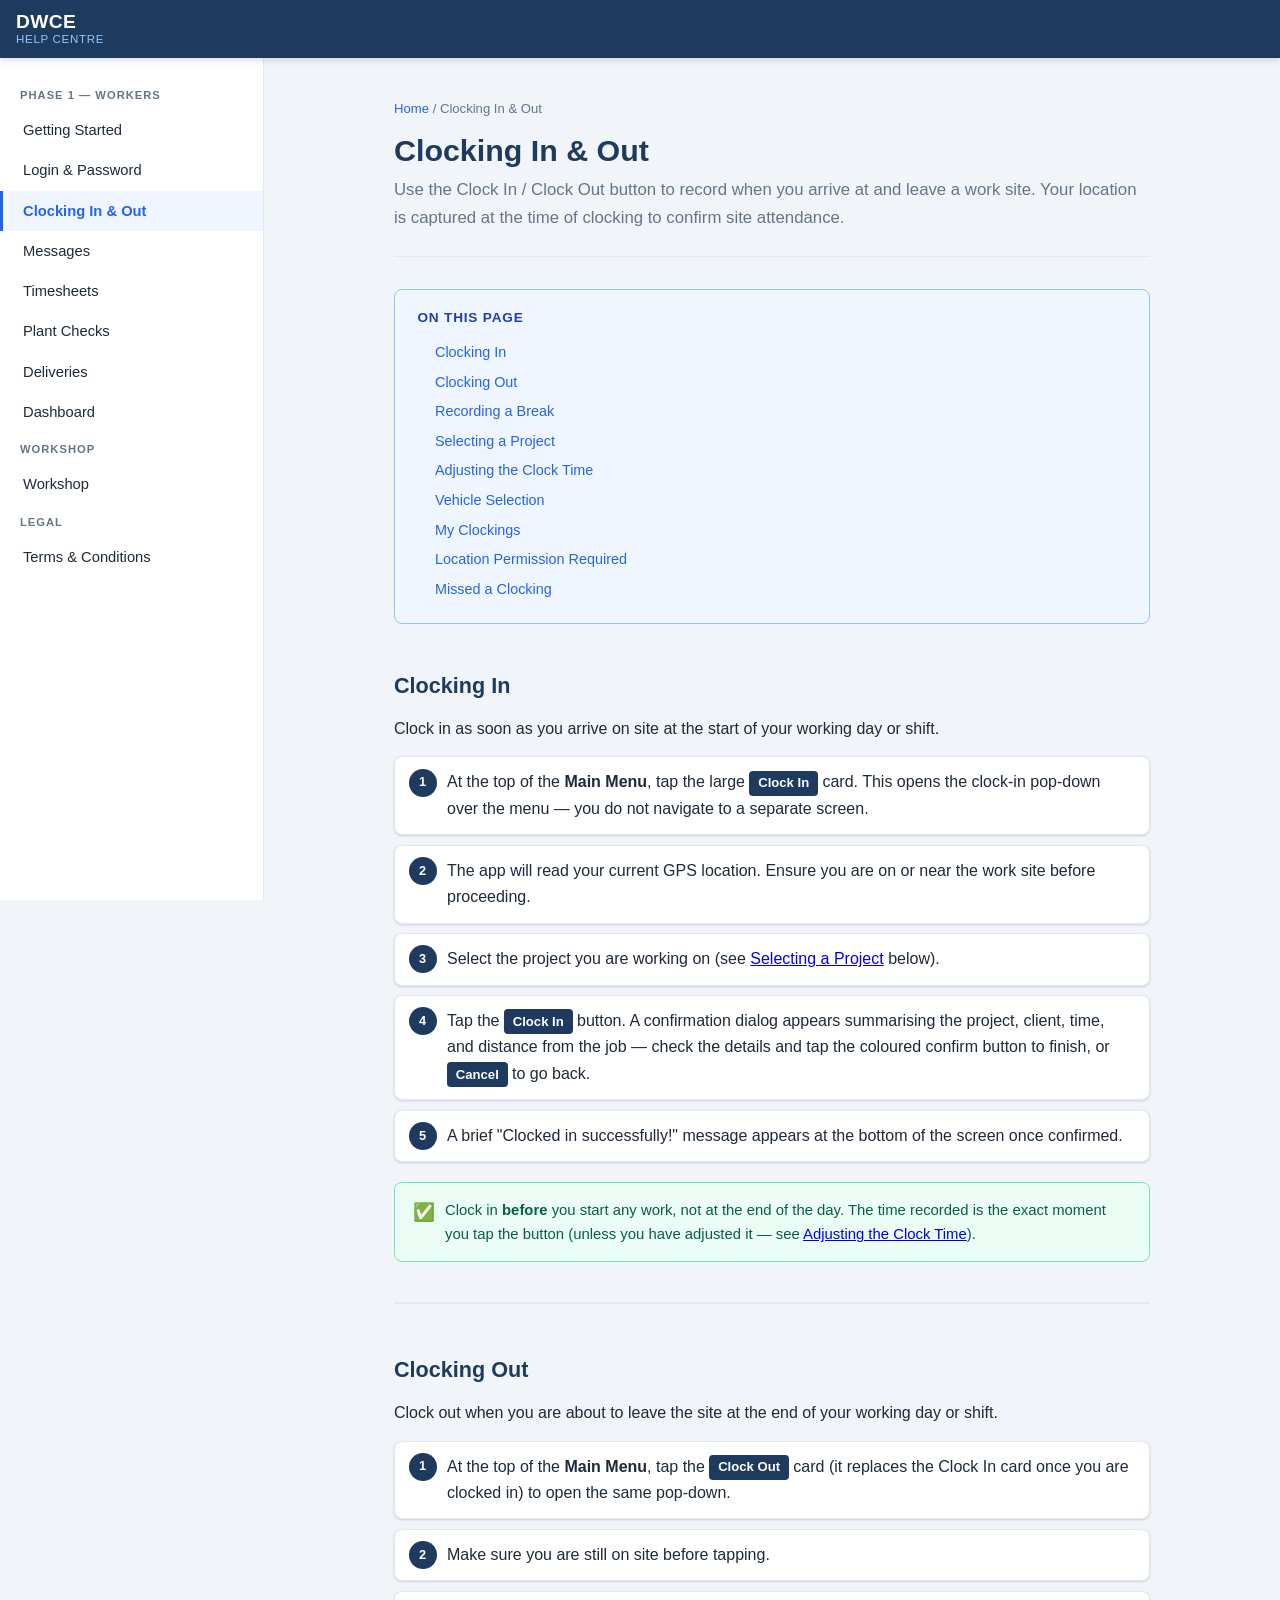
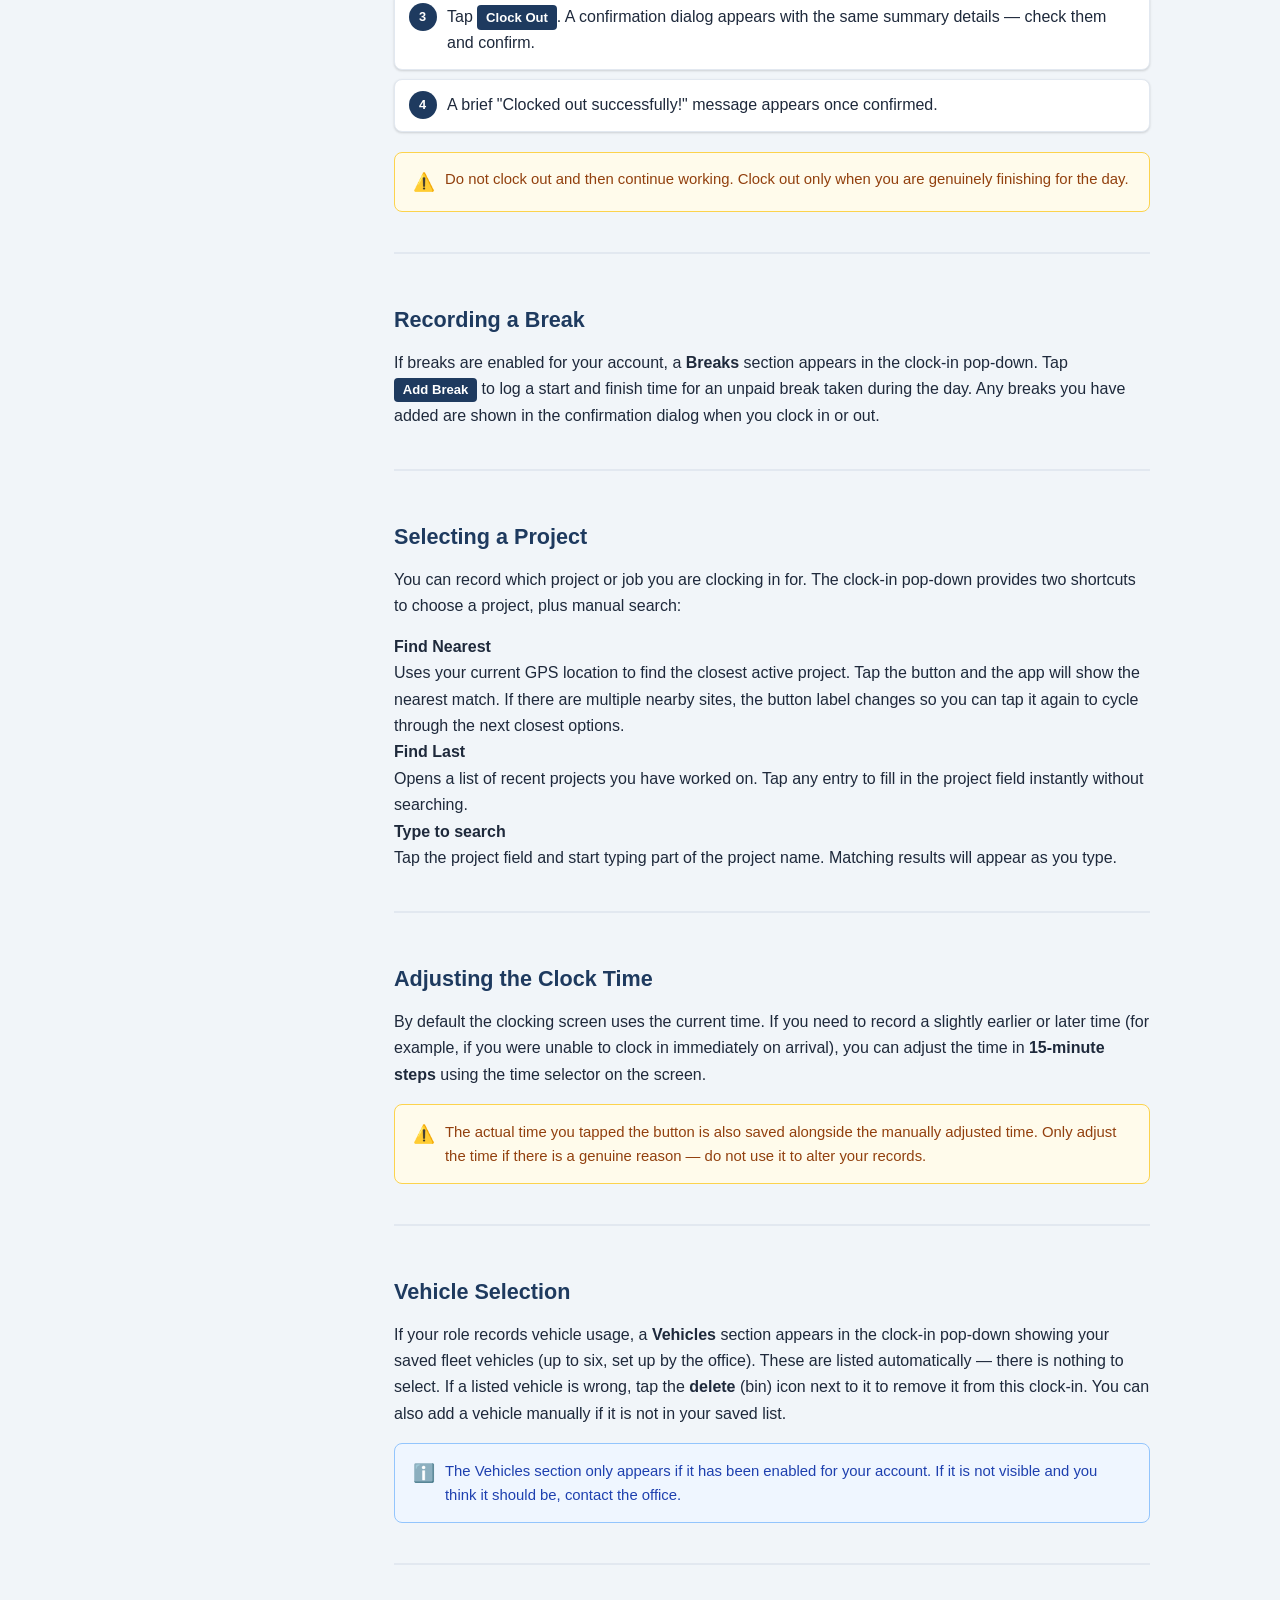
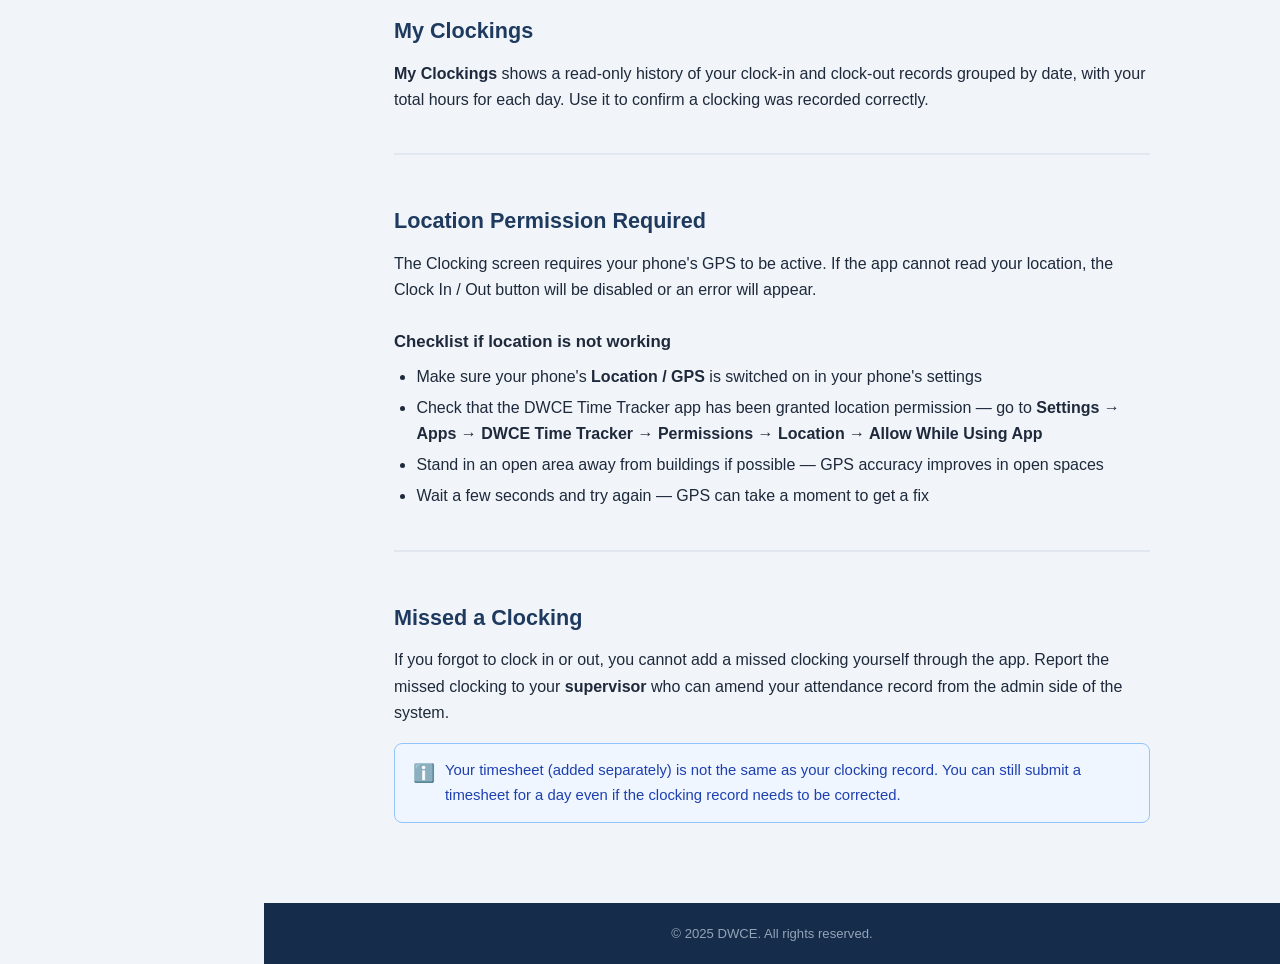
==== clocking.html @ 47dac0fe "Add Terms & Conditions page and link it from nav and Topics" ====
<!DOCTYPE html>
<html lang="en">
<head>
  <meta charset="UTF-8">
  <meta name="viewport" content="width=device-width, initial-scale=1.0">
  <title>Clocking In &amp; Out | DWCE Help Centre</title>
  <link rel="stylesheet" href="style.css">
</head>
<body>

<header class="site-header">
  <div class="header-inner">
    <button class="menu-toggle" id="menuToggle" aria-label="Toggle navigation">
      <span></span><span></span><span></span>
    </button>
    <a href="index.html" class="logo">
      <span class="logo-text">DWCE</span>
      <span class="logo-sub">Help Centre</span>
    </a>
  </div>
</header>

<div class="sidebar-overlay" id="sidebarOverlay"></div>

<nav class="sidebar" id="sidebar">
  <div class="nav-label">Phase 1 — Workers</div>
  <a href="getting-started.html" class="nav-link">Getting Started</a>
  <a href="login.html"           class="nav-link">Login &amp; Password</a>
  <a href="clocking.html"        class="nav-link">Clocking In &amp; Out</a>
  <a href="messages.html"        class="nav-link">Messages</a>
  <a href="timesheets.html"      class="nav-link">Timesheets</a>
  <a href="plant-checks.html"    class="nav-link">Plant Checks</a>
  <a href="deliveries.html"      class="nav-link">Deliveries</a>
  <a href="dashboard.html"       class="nav-link">Dashboard</a>
  <div class="nav-label">Workshop</div>
  <a href="workshop.html"        class="nav-link">Workshop</a>
  <div class="nav-label">Legal</div>
  <a href="terms.html"           class="nav-link">Terms &amp; Conditions</a>
</nav>

<main class="content">
  <div class="content-inner">

    <div class="breadcrumb"><a href="index.html">Home</a><span>Clocking In &amp; Out</span></div>
    <h1>Clocking In &amp; Out</h1>
    <p class="page-intro">Use the Clock In / Clock Out button to record when you arrive at and leave a work site. Your location is captured at the time of clocking to confirm site attendance.</p>

    <div class="toc">
      <div class="toc-title">On this page</div>
      <ul>
        <li><a href="#clock-in">Clocking In</a></li>
        <li><a href="#clock-out">Clocking Out</a></li>
        <li><a href="#breaks">Recording a Break</a></li>
        <li><a href="#project-selection">Selecting a Project</a></li>
        <li><a href="#adjusting-time">Adjusting the Clock Time</a></li>
        <li><a href="#vehicle-selection">Vehicle Selection</a></li>
        <li><a href="#clock-history">My Clockings</a></li>
        <li><a href="#location-required">Location Permission Required</a></li>
        <li><a href="#missed-clocking">Missed a Clocking</a></li>
      </ul>
    </div>

    <!-- ── CLOCK IN ───────────────────────────────────────────────── -->
    <h2 id="clock-in">Clocking In</h2>

    <p>Clock in as soon as you arrive on site at the start of your working day or shift.</p>

    <ol class="steps">
      <li>At the top of the <strong>Main Menu</strong>, tap the large <span class="btn-label">Clock In</span> card. This opens the clock-in pop-down over the menu — you do not navigate to a separate screen.</li>
      <li>The app will read your current GPS location. Ensure you are on or near the work site before proceeding.</li>
      <li>Select the project you are working on (see <a href="#project-selection">Selecting a Project</a> below).</li>
      <li>Tap the <span class="btn-label">Clock In</span> button. A confirmation dialog appears summarising the project, client, time, and distance from the job — check the details and tap the coloured confirm button to finish, or <span class="btn-label">Cancel</span> to go back.</li>
      <li>A brief "Clocked in successfully!" message appears at the bottom of the screen once confirmed.</li>
    </ol>

    <div class="tip">
      <span class="callout-icon">✅</span>
      <div class="callout-body">
        <p>Clock in <strong>before</strong> you start any work, not at the end of the day. The time recorded is the exact moment you tap the button (unless you have adjusted it — see <a href="#adjusting-time">Adjusting the Clock Time</a>).</p>
      </div>
    </div>

    <hr class="section-divider">

    <!-- ── CLOCK OUT ──────────────────────────────────────────────── -->
    <h2 id="clock-out">Clocking Out</h2>

    <p>Clock out when you are about to leave the site at the end of your working day or shift.</p>

    <ol class="steps">
      <li>At the top of the <strong>Main Menu</strong>, tap the <span class="btn-label">Clock Out</span> card (it replaces the Clock In card once you are clocked in) to open the same pop-down.</li>
      <li>Make sure you are still on site before tapping.</li>
      <li>Tap <span class="btn-label">Clock Out</span>. A confirmation dialog appears with the same summary details — check them and confirm.</li>
      <li>A brief "Clocked out successfully!" message appears once confirmed.</li>
    </ol>

    <div class="warning">
      <span class="callout-icon">⚠️</span>
      <div class="callout-body">
        <p>Do not clock out and then continue working. Clock out only when you are genuinely finishing for the day.</p>
      </div>
    </div>

    <hr class="section-divider">

    <!-- ── BREAKS ────────────────────────────────────────────────────── -->
    <h2 id="breaks">Recording a Break</h2>

    <p>
      If breaks are enabled for your account, a <strong>Breaks</strong> section appears in the
      clock-in pop-down. Tap <span class="btn-label">Add Break</span> to log a start and finish
      time for an unpaid break taken during the day. Any breaks you have added are shown in the
      confirmation dialog when you clock in or out.
    </p>

    <hr class="section-divider">

    <!-- ── PROJECT SELECTION ────────────────────────────────────────── -->
    <h2 id="project-selection">Selecting a Project</h2>

    <p>You can record which project or job you are clocking in for. The clock-in pop-down provides two shortcuts to choose a project, plus manual search:</p>

    <dl>
      <dt><strong>Find Nearest</strong></dt>
      <dd>Uses your current GPS location to find the closest active project. Tap the button and the app will show the nearest match. If there are multiple nearby sites, the button label changes so you can tap it again to cycle through the next closest options.</dd>

      <dt><strong>Find Last</strong></dt>
      <dd>Opens a list of recent projects you have worked on. Tap any entry to fill in the project field instantly without searching.</dd>

      <dt><strong>Type to search</strong></dt>
      <dd>Tap the project field and start typing part of the project name. Matching results will appear as you type.</dd>
    </dl>

    <hr class="section-divider">

    <!-- ── ADJUSTING TIME ────────────────────────────────────────────── -->
    <h2 id="adjusting-time">Adjusting the Clock Time</h2>

    <p>
      By default the clocking screen uses the current time. If you need to record a slightly
      earlier or later time (for example, if you were unable to clock in immediately on arrival),
      you can adjust the time in <strong>15-minute steps</strong> using the time selector on the screen.
    </p>

    <div class="warning">
      <span class="callout-icon">⚠️</span>
      <div class="callout-body">
        <p>The actual time you tapped the button is also saved alongside the manually adjusted time. Only adjust the time if there is a genuine reason — do not use it to alter your records.</p>
      </div>
    </div>

    <hr class="section-divider">

    <!-- ── VEHICLE SELECTION ─────────────────────────────────────────── -->
    <h2 id="vehicle-selection">Vehicle Selection</h2>

    <p>
      If your role records vehicle usage, a <strong>Vehicles</strong> section appears in the
      clock-in pop-down showing your saved fleet vehicles (up to six, set up by the office).
      These are listed automatically — there is nothing to select. If a listed vehicle is wrong,
      tap the <strong>delete</strong> (bin) icon next to it to remove it from this clock-in. You
      can also add a vehicle manually if it is not in your saved list.
    </p>

    <div class="info">
      <span class="callout-icon">ℹ️</span>
      <div class="callout-body">
        <p>The Vehicles section only appears if it has been enabled for your account. If it is not visible and you think it should be, contact the office.</p>
      </div>
    </div>

    <hr class="section-divider">

    <!-- ── CLOCK HISTORY ─────────────────────────────────────────────── -->
    <h2 id="clock-history">My Clockings</h2>

    <p>
      <strong>My Clockings</strong> shows a read-only history of your clock-in and clock-out
      records grouped by date, with your total hours for each day. Use it to confirm a clocking
      was recorded correctly.
    </p>

    <hr class="section-divider">

    <!-- ── LOCATION ───────────────────────────────────────────────── -->
    <h2 id="location-required">Location Permission Required</h2>

    <p>
      The Clocking screen requires your phone's GPS to be active. If the app cannot read your
      location, the Clock In / Out button will be disabled or an error will appear.
    </p>

    <h3>Checklist if location is not working</h3>
    <ul>
      <li>Make sure your phone's <strong>Location / GPS</strong> is switched on in your phone's settings</li>
      <li>Check that the DWCE Time Tracker app has been granted location permission — go to <strong>Settings → Apps → DWCE Time Tracker → Permissions → Location → Allow While Using App</strong></li>
      <li>Stand in an open area away from buildings if possible — GPS accuracy improves in open spaces</li>
      <li>Wait a few seconds and try again — GPS can take a moment to get a fix</li>
    </ul>

    <hr class="section-divider">

    <!-- ── MISSED CLOCKING ────────────────────────────────────────── -->
    <h2 id="missed-clocking">Missed a Clocking</h2>

    <p>
      If you forgot to clock in or out, you cannot add a missed clocking yourself through the app.
      Report the missed clocking to your <strong>supervisor</strong> who can amend your attendance
      record from the admin side of the system.
    </p>

    <div class="info">
      <span class="callout-icon">ℹ️</span>
      <div class="callout-body">
        <p>Your timesheet (added separately) is not the same as your clocking record. You can still submit a timesheet for a day even if the clocking record needs to be corrected.</p>
      </div>
    </div>

  </div>
</main>

<footer class="site-footer">
  &copy; 2025 DWCE. All rights reserved.
</footer>

<script src="nav.js"></script>
</body>
</html>
---- style.css ----
/* ================================================================
   DWCE Help Centre — Main Stylesheet
   Phase 1: Construction Worker
   ================================================================ */

:root {
  --primary:        #1e3a5f;
  --primary-dark:   #152d4a;
  --primary-light:  #2563eb;
  --accent:         #f59e0b;
  --success-bg:     #ecfdf5;
  --success-border: #6ee7b7;
  --success-text:   #065f46;
  --warn-bg:        #fffbeb;
  --warn-border:    #fcd34d;
  --warn-text:      #92400e;
  --info-bg:        #eff6ff;
  --info-border:    #93c5fd;
  --info-text:      #1e40af;
  --bg:             #f1f5f9;
  --bg-white:       #ffffff;
  --text:           #1e293b;
  --text-muted:     #64748b;
  --border:         #e2e8f0;
  --nav-width:      264px;
  --header-h:       58px;
  --radius:         8px;
  --shadow:         0 1px 3px rgba(0,0,0,.10), 0 1px 2px rgba(0,0,0,.06);
  --shadow-md:      0 4px 6px rgba(0,0,0,.07), 0 2px 4px rgba(0,0,0,.05);
}

*, *::before, *::after { box-sizing: border-box; margin: 0; padding: 0; }

html { scroll-behavior: smooth; }

body {
  font-family: -apple-system, BlinkMacSystemFont, 'Segoe UI', Roboto,
               'Helvetica Neue', Arial, sans-serif;
  background: var(--bg);
  color: var(--text);
  line-height: 1.65;
  font-size: 16px;
}

/* ── Header ─────────────────────────────────────────────────────── */
.site-header {
  position: fixed; top: 0; left: 0; right: 0; z-index: 100;
  height: var(--header-h);
  background: var(--primary);
  box-shadow: var(--shadow-md);
  display: flex; align-items: center; padding: 0 1rem;
}

.header-inner {
  display: flex; align-items: center; gap: .875rem; width: 100%;
}

.logo { text-decoration: none; display: flex; flex-direction: column; line-height: 1.15; }
.logo-text { color: #fff; font-size: 1.2rem; font-weight: 700; letter-spacing: .02em; }
.logo-sub  { color: #93c5fd; font-size: .72rem; font-weight: 500; letter-spacing: .06em; text-transform: uppercase; }

.menu-toggle {
  display: none; flex-direction: column; justify-content: center;
  gap: 5px; background: none; border: none; cursor: pointer;
  padding: 4px; flex-shrink: 0;
}
.menu-toggle span {
  display: block; width: 22px; height: 2px;
  background: #fff; border-radius: 2px; transition: all .25s;
}

/* ── Sidebar ─────────────────────────────────────────────────────── */
.sidebar {
  position: fixed; top: var(--header-h); left: 0; bottom: 0;
  width: var(--nav-width);
  background: var(--bg-white);
  border-right: 1px solid var(--border);
  overflow-y: auto;
  padding: 1.25rem 0 2rem;
  transition: transform .28s ease;
}

.nav-label {
  font-size: .7rem; font-weight: 700; letter-spacing: .09em;
  text-transform: uppercase; color: var(--text-muted);
  padding: .5rem 1.25rem .35rem;
}

.nav-link {
  display: block; padding: .5rem 1.25rem;
  color: var(--text); text-decoration: none; font-size: .92rem;
  border-left: 3px solid transparent;
  transition: background .15s, border-color .15s, color .15s;
}
.nav-link:hover          { background: #f0f6ff; color: var(--primary-light); }
.nav-link.active         { background: #eff6ff; color: var(--primary-light);
                           border-left-color: var(--primary-light); font-weight: 600; }

.nav-divider { border: none; border-top: 1px solid var(--border); margin: .75rem 0; }

/* ── Main content ────────────────────────────────────────────────── */
.content {
  margin-left: var(--nav-width);
  padding-top: var(--header-h);
  min-height: 100vh;
}

.content-inner {
  max-width: 820px;
  margin: 0 auto;
  padding: 2.5rem 2rem 4rem;
}

/* ── Typography ──────────────────────────────────────────────────── */
h1 { font-size: 1.9rem; font-weight: 800; color: var(--primary); margin-bottom: .5rem; line-height: 1.2; }
h2 { font-size: 1.35rem; font-weight: 700; color: var(--primary); margin: 2.25rem 0 .75rem; padding-top: .5rem; }
h3 { font-size: 1.05rem; font-weight: 700; color: var(--text); margin: 1.5rem 0 .5rem; }
h4 { font-size: .95rem; font-weight: 600; color: var(--text); margin: 1rem 0 .35rem; }

p  { margin-bottom: .9rem; }
ul, ol { margin: .5rem 0 .9rem 1.4rem; }
li { margin-bottom: .3rem; }

strong { font-weight: 700; }

.page-intro { font-size: 1.05rem; color: var(--text-muted); margin-bottom: 2rem; border-bottom: 1px solid var(--border); padding-bottom: 1.5rem; }

/* ── Table of Contents ───────────────────────────────────────────── */
.toc {
  background: var(--info-bg); border: 1px solid var(--info-border);
  border-radius: var(--radius); padding: 1.1rem 1.4rem;
  margin-bottom: 2rem;
}
.toc-title { font-weight: 700; font-size: .85rem; text-transform: uppercase;
             letter-spacing: .06em; color: var(--info-text); margin-bottom: .6rem; }
.toc ul   { margin: 0 0 0 1.1rem; list-style: none; }
.toc li   { margin-bottom: .2rem; }
.toc a    { color: var(--primary-light); text-decoration: none; font-size: .9rem; }
.toc a:hover { text-decoration: underline; }
.toc > ul > li > ul { margin-top: .2rem; }

/* ── Steps ───────────────────────────────────────────────────────── */
.steps { counter-reset: step; list-style: none; margin: .75rem 0 1.25rem 0; }
.steps li {
  position: relative; padding: .75rem 1rem .75rem 3.25rem;
  margin-bottom: .6rem;
  background: var(--bg-white); border: 1px solid var(--border);
  border-radius: var(--radius); box-shadow: var(--shadow);
  counter-increment: step;
}
.steps li::before {
  content: counter(step);
  position: absolute; left: .85rem; top: .7rem;
  width: 1.75rem; height: 1.75rem;
  background: var(--primary); color: #fff;
  border-radius: 50%; display: flex; align-items: center; justify-content: center;
  font-size: .8rem; font-weight: 700; line-height: 1;
}

/* ── Callout boxes ───────────────────────────────────────────────── */
.tip, .warning, .info, .note {
  border-radius: var(--radius); padding: .9rem 1.1rem;
  margin: 1rem 0; font-size: .93rem;
  display: flex; gap: .65rem; align-items: flex-start;
}
.tip     { background: var(--success-bg); border: 1px solid var(--success-border); color: var(--success-text); }
.warning { background: var(--warn-bg);    border: 1px solid var(--warn-border);    color: var(--warn-text); }
.info    { background: var(--info-bg);    border: 1px solid var(--info-border);    color: var(--info-text); }
.note    { background: #faf5ff;           border: 1px solid #d8b4fe;               color: #6b21a8; }

.callout-icon { font-size: 1.1rem; flex-shrink: 0; margin-top: .05rem; }
.callout-body { flex: 1; }
.callout-body p:last-child { margin-bottom: 0; }

/* ── Cards (home page) ───────────────────────────────────────────── */
.card-grid {
  display: grid;
  grid-template-columns: repeat(auto-fill, minmax(220px, 1fr));
  gap: 1rem; margin: 1.5rem 0;
}
.card {
  background: var(--bg-white); border: 1px solid var(--border);
  border-radius: var(--radius); padding: 1.25rem 1.1rem;
  text-decoration: none; color: var(--text);
  transition: box-shadow .2s, transform .2s, border-color .2s;
  display: flex; flex-direction: column; gap: .4rem;
  box-shadow: var(--shadow);
}
.card:hover { box-shadow: var(--shadow-md); transform: translateY(-2px); border-color: var(--primary-light); }
.card-icon  { font-size: 1.6rem; }
.card-title { font-weight: 700; color: var(--primary); font-size: 1rem; }
.card-desc  { font-size: .85rem; color: var(--text-muted); }

/* ── Section anchors — offset for fixed header ───────────────────── */
[id] { scroll-margin-top: calc(var(--header-h) + 1rem); }

/* ── Divider between major sections ─────────────────────────────── */
.section-divider { border: none; border-top: 2px solid var(--border); margin: 2.5rem 0; }

/* ── Button-label highlight ──────────────────────────────────────── */
.btn-label {
  display: inline-block; background: var(--primary); color: #fff;
  border-radius: 4px; padding: .1rem .55rem; font-size: .82rem;
  font-weight: 600; vertical-align: middle;
}
.btn-label.secondary { background: #64748b; }

/* ── Key term ────────────────────────────────────────────────────── */
kbd {
  display: inline-block; background: #f1f5f9; border: 1px solid #cbd5e1;
  border-radius: 4px; padding: .05rem .45rem; font-size: .82rem;
  font-family: inherit; font-weight: 600;
}

/* ── Page header breadcrumb ──────────────────────────────────────── */
.breadcrumb { font-size: .82rem; color: var(--text-muted); margin-bottom: .75rem; }
.breadcrumb a { color: var(--primary-light); text-decoration: none; }
.breadcrumb a:hover { text-decoration: underline; }
.breadcrumb span::before { content: ' / '; }

/* ── Footer ──────────────────────────────────────────────────────── */
.site-footer {
  margin-left: var(--nav-width);
  background: var(--primary-dark); color: #94a3b8;
  text-align: center; padding: 1.25rem 1rem; font-size: .82rem;
}

/* ── Responsive — tablet / mobile ───────────────────────────────── */
@media (max-width: 768px) {
  .menu-toggle { display: flex; }

  .sidebar {
    transform: translateX(-100%);
    z-index: 90;
    width: min(var(--nav-width), 80vw);
  }
  .sidebar.open { transform: translateX(0); }

  .content       { margin-left: 0; }
  .site-footer   { margin-left: 0; }
  .content-inner { padding: 1.5rem 1rem 3rem; }

  h1 { font-size: 1.5rem; }
  h2 { font-size: 1.15rem; }

  .card-grid { grid-template-columns: 1fr 1fr; }
}

@media (max-width: 480px) {
  .card-grid { grid-template-columns: 1fr; }
}

/* ── Overlay (mobile sidebar) ────────────────────────────────────── */
.sidebar-overlay {
  display: none; position: fixed; inset: 0; z-index: 80;
  background: rgba(0,0,0,.4);
}
.sidebar-overlay.show { display: block; }
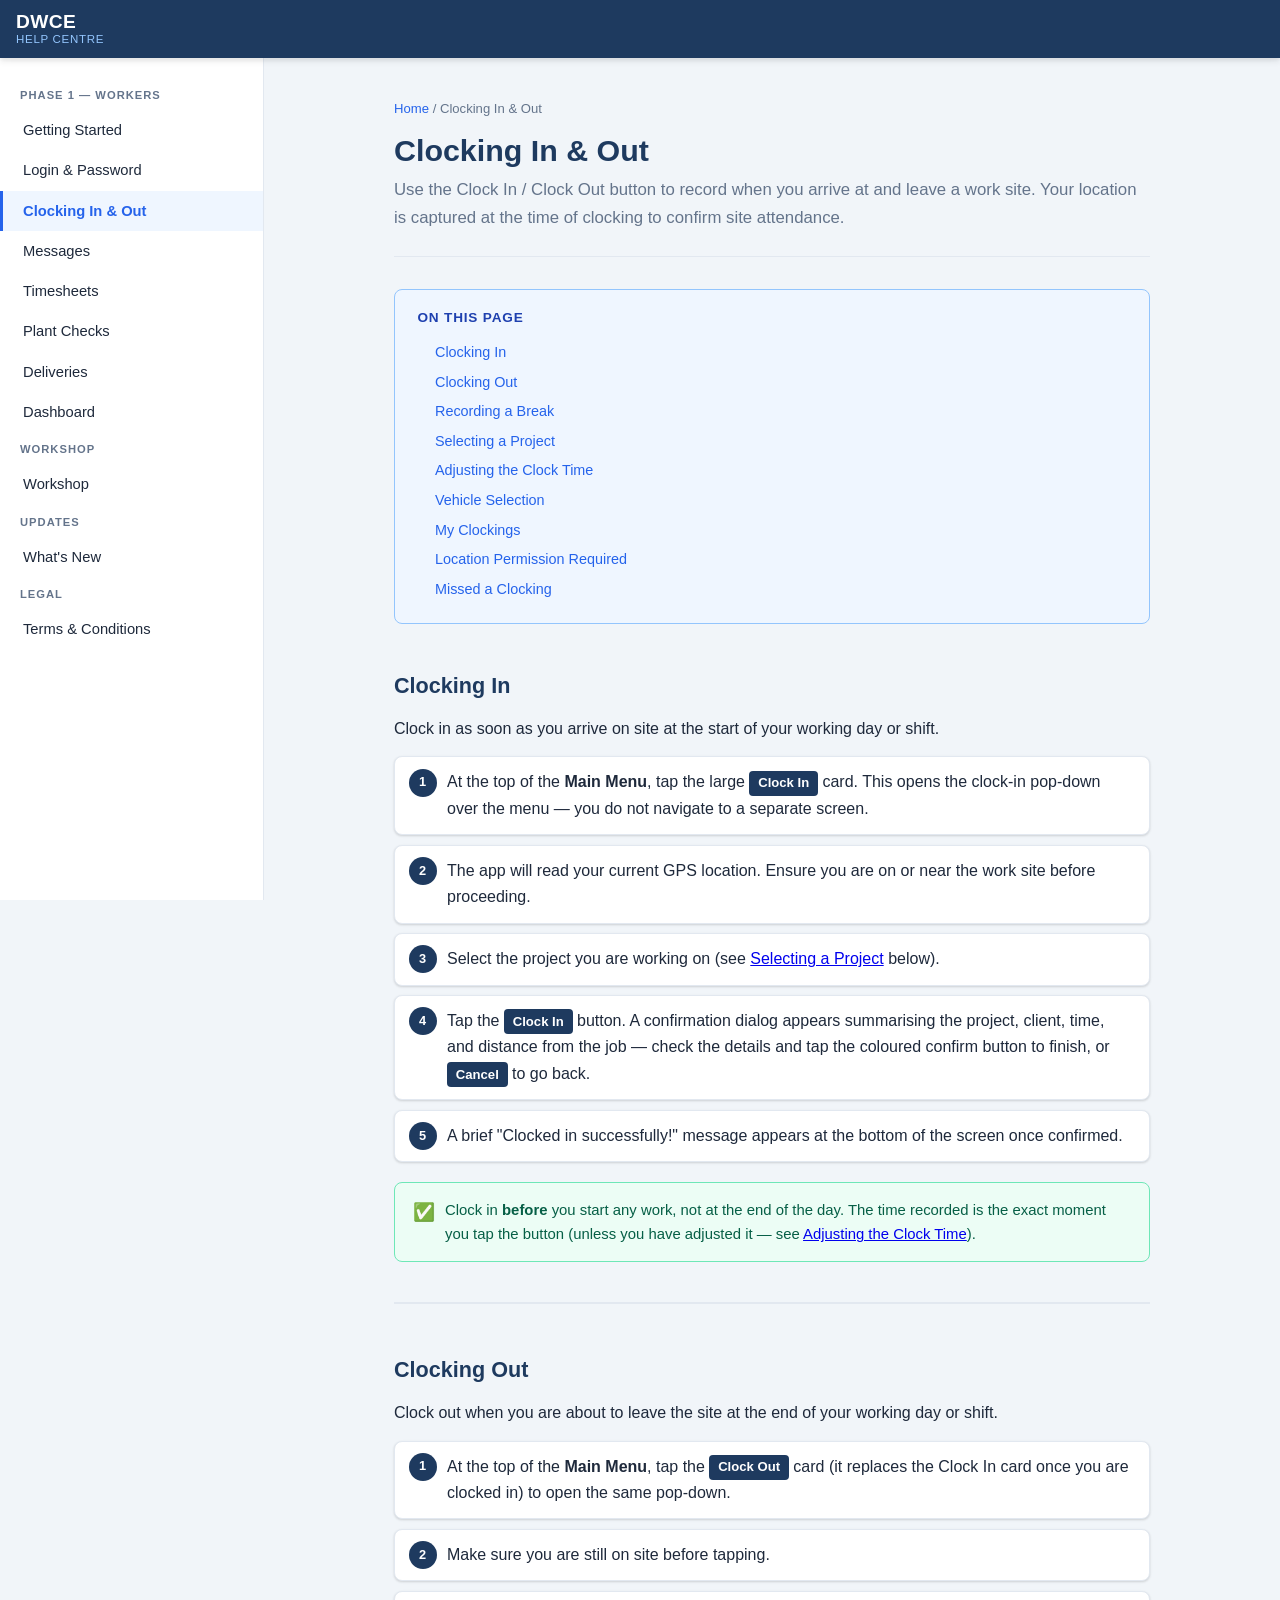
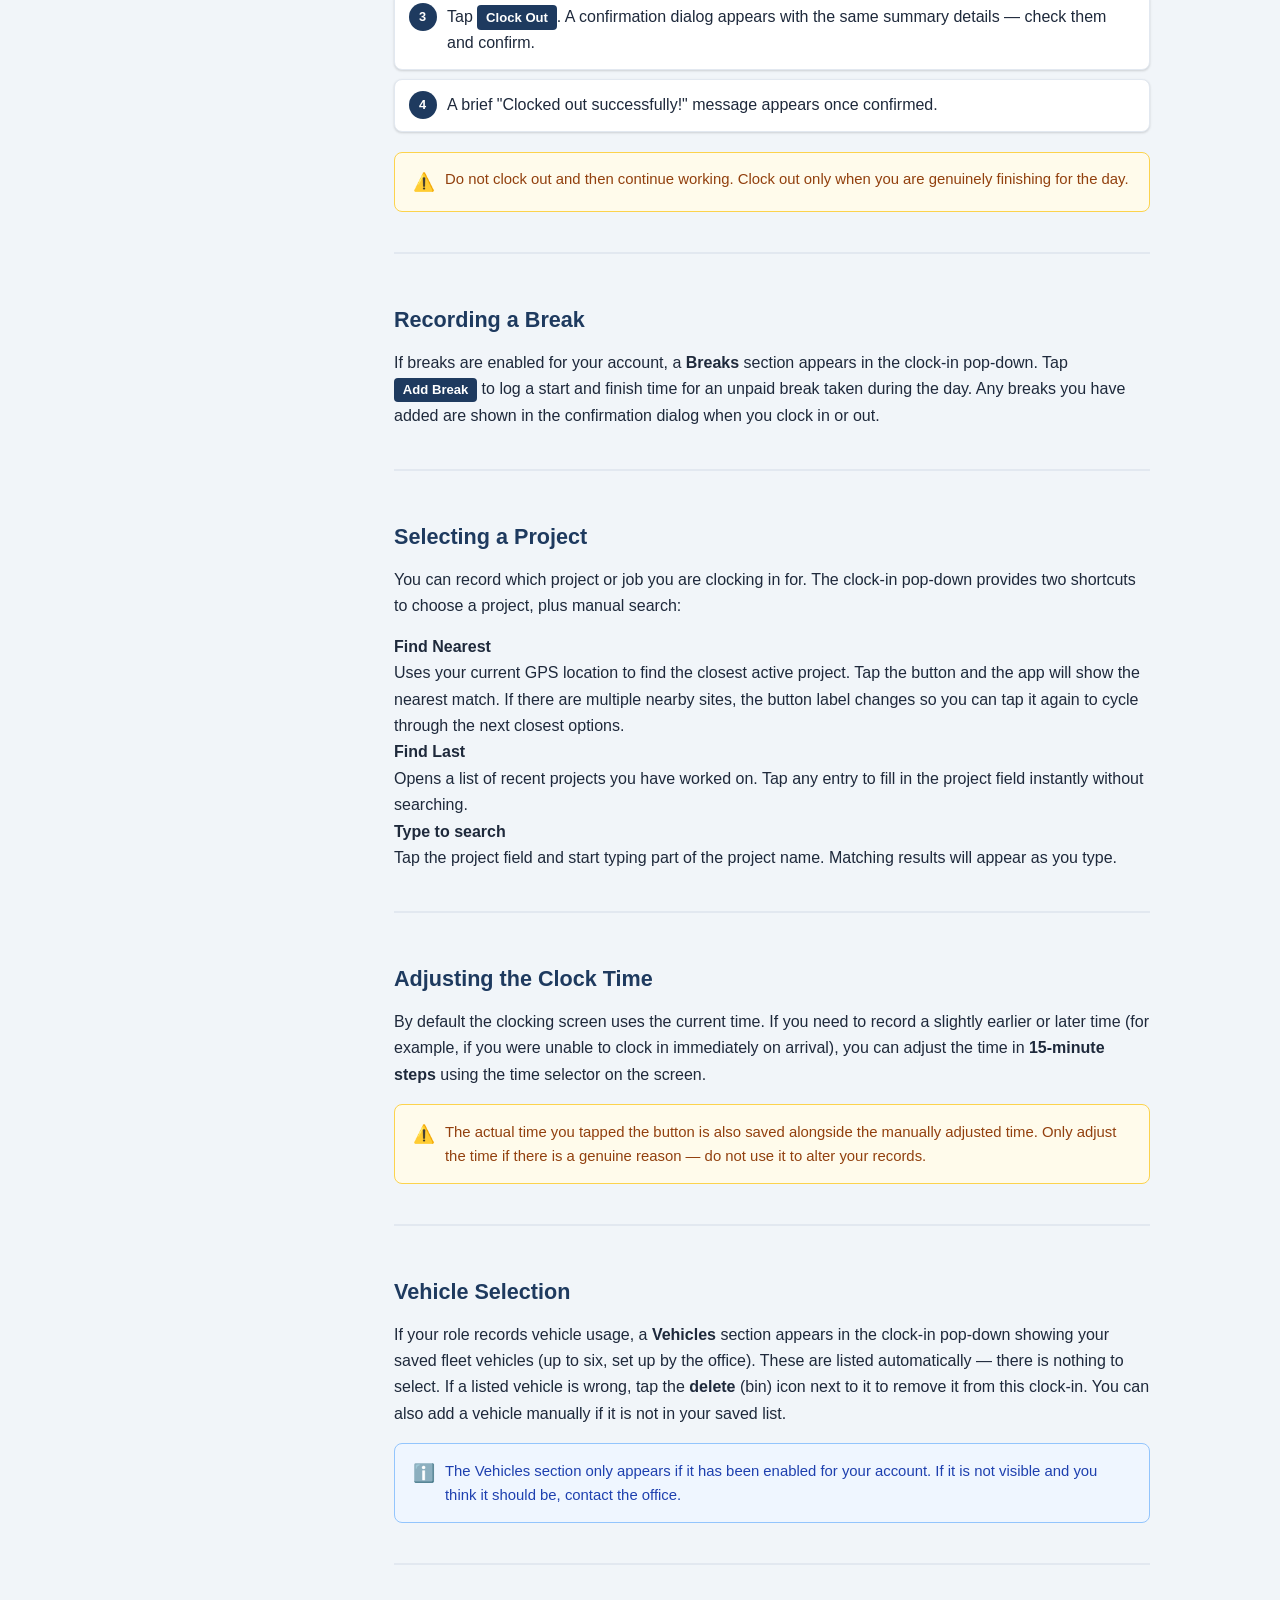
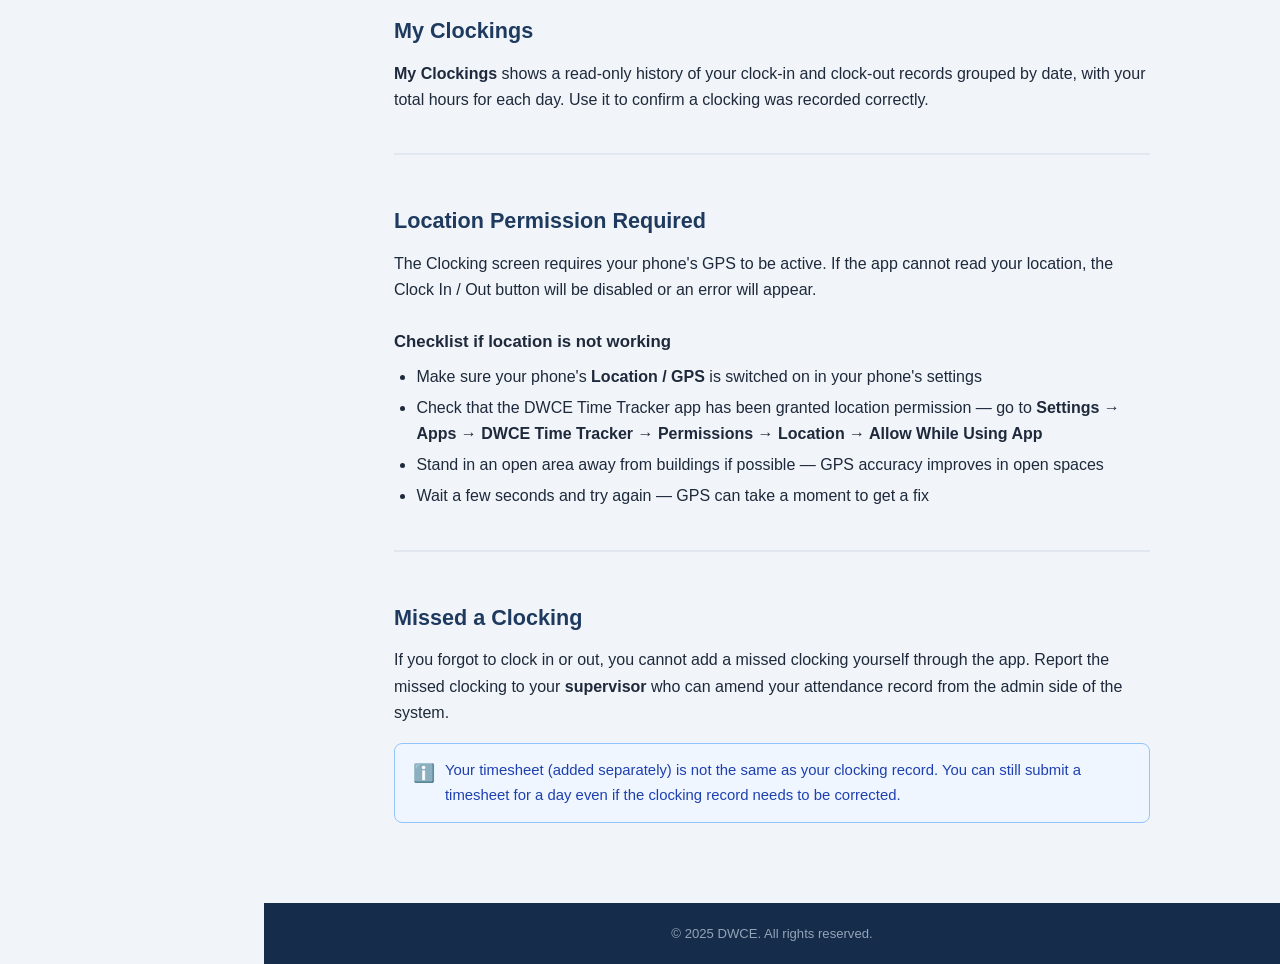
==== commit 90cd3554: "Add What's New page summarizing recent app updates" ====
--- a/clocking.html
+++ b/clocking.html
@@ -34,6 +34,8 @@
   <a href="dashboard.html"       class="nav-link">Dashboard</a>
   <div class="nav-label">Workshop</div>
   <a href="workshop.html"        class="nav-link">Workshop</a>
+  <div class="nav-label">Updates</div>
+  <a href="whats-new.html"       class="nav-link">What's New</a>
   <div class="nav-label">Legal</div>
   <a href="terms.html"           class="nav-link">Terms &amp; Conditions</a>
 </nav>
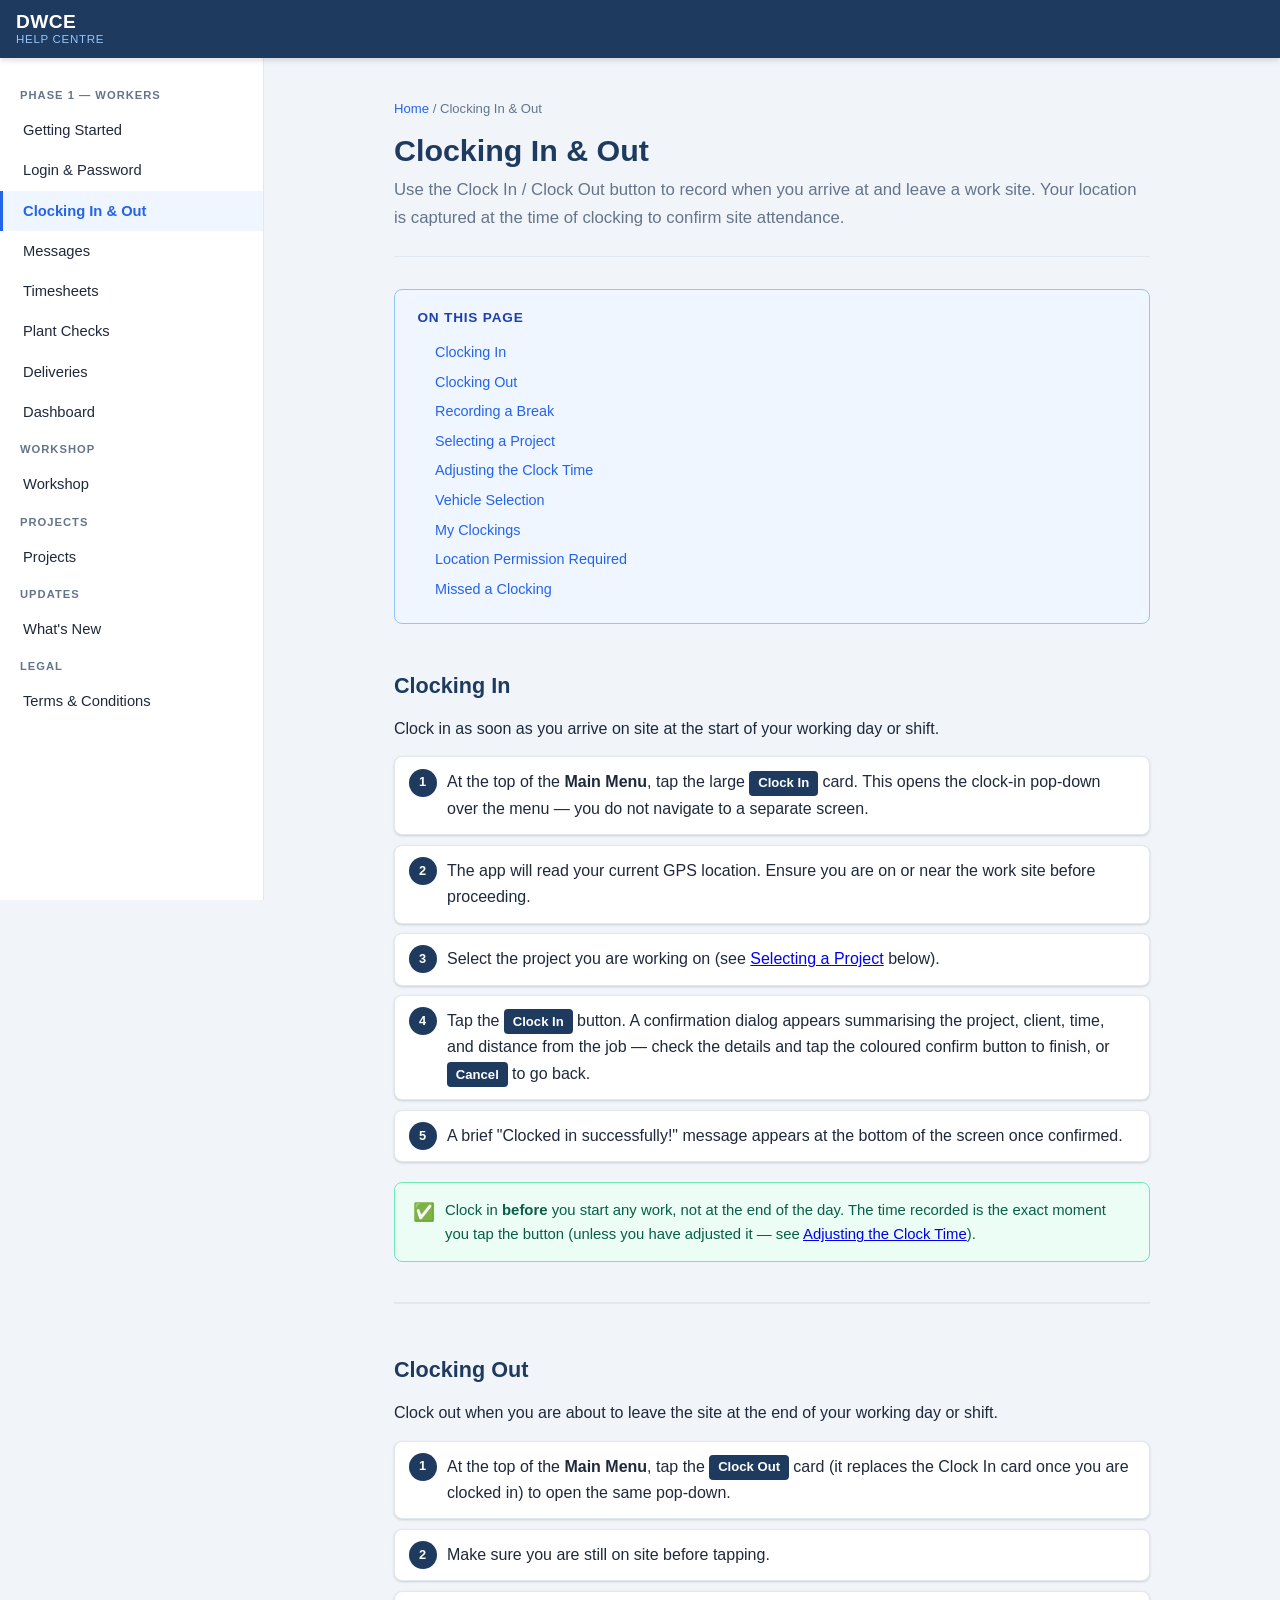
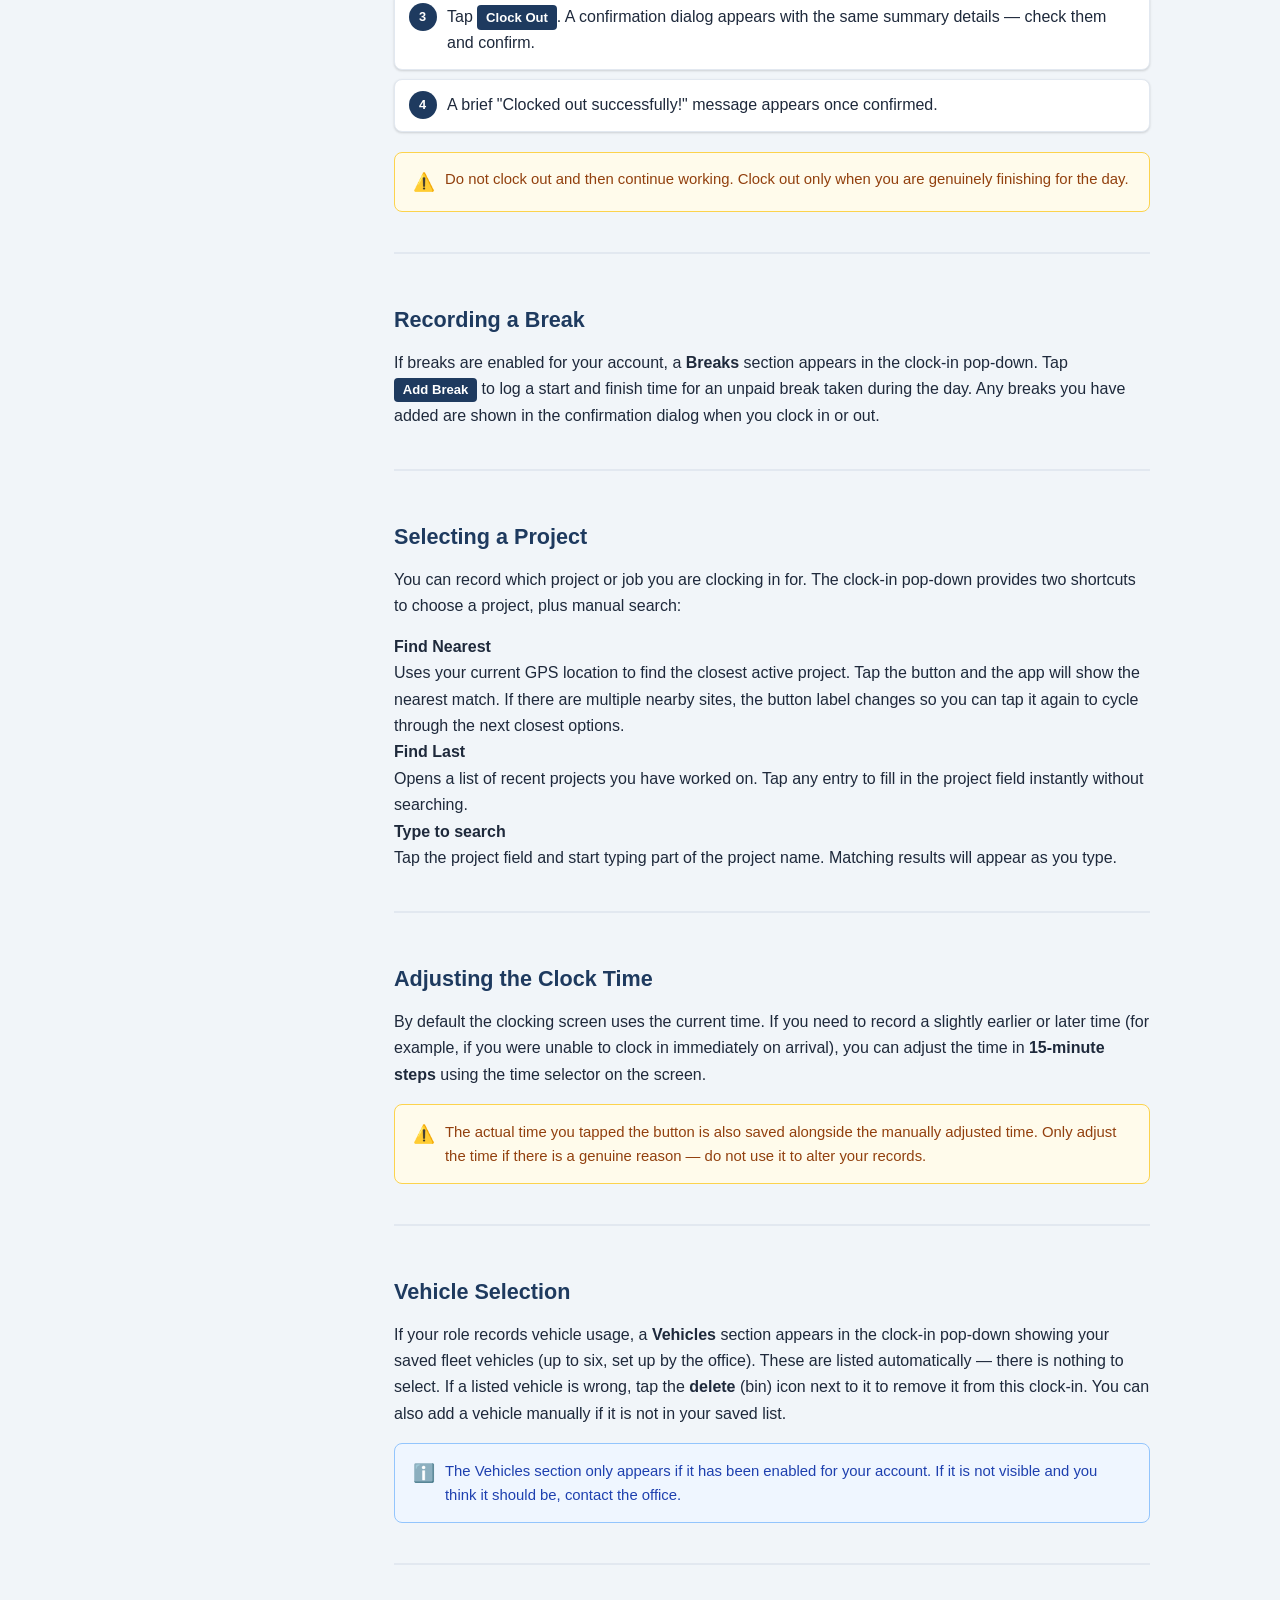
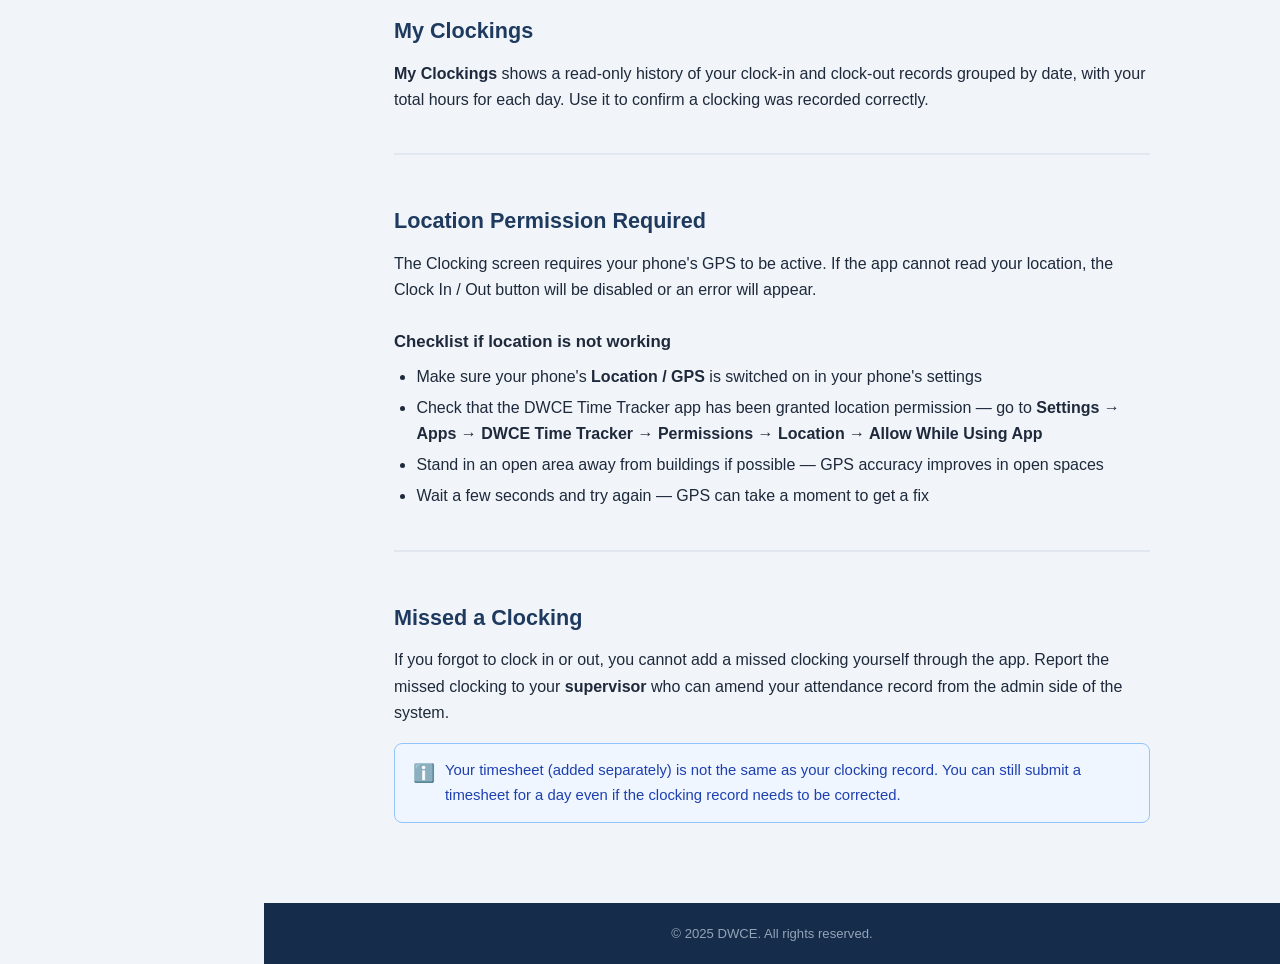
==== commit 1c13a03d: "Add Projects help page covering Create Project, Get Project Description, and Get WhatsApp Message Do" ====
--- a/clocking.html
+++ b/clocking.html
@@ -34,6 +34,8 @@
   <a href="dashboard.html"       class="nav-link">Dashboard</a>
   <div class="nav-label">Workshop</div>
   <a href="workshop.html"        class="nav-link">Workshop</a>
+  <div class="nav-label">Projects</div>
+  <a href="projects.html"        class="nav-link">Projects</a>
   <div class="nav-label">Updates</div>
   <a href="whats-new.html"       class="nav-link">What's New</a>
   <div class="nav-label">Legal</div>
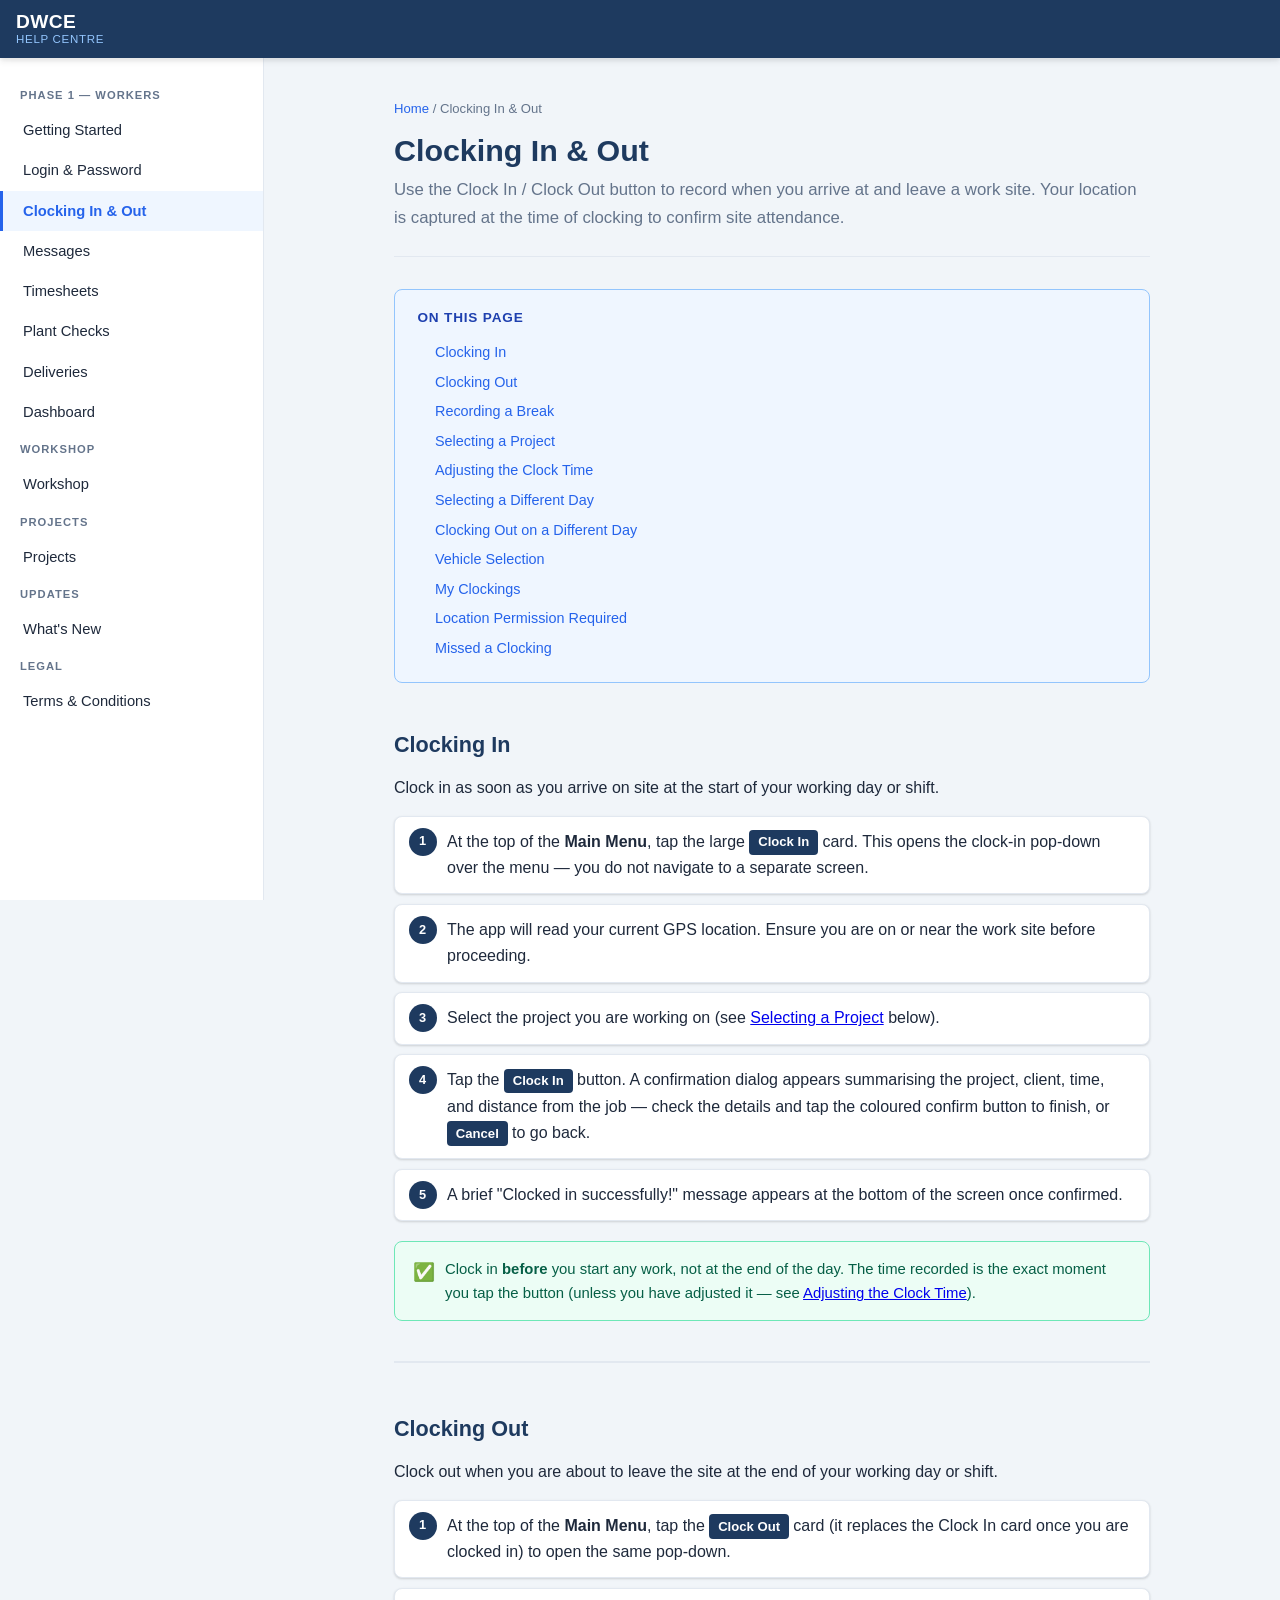
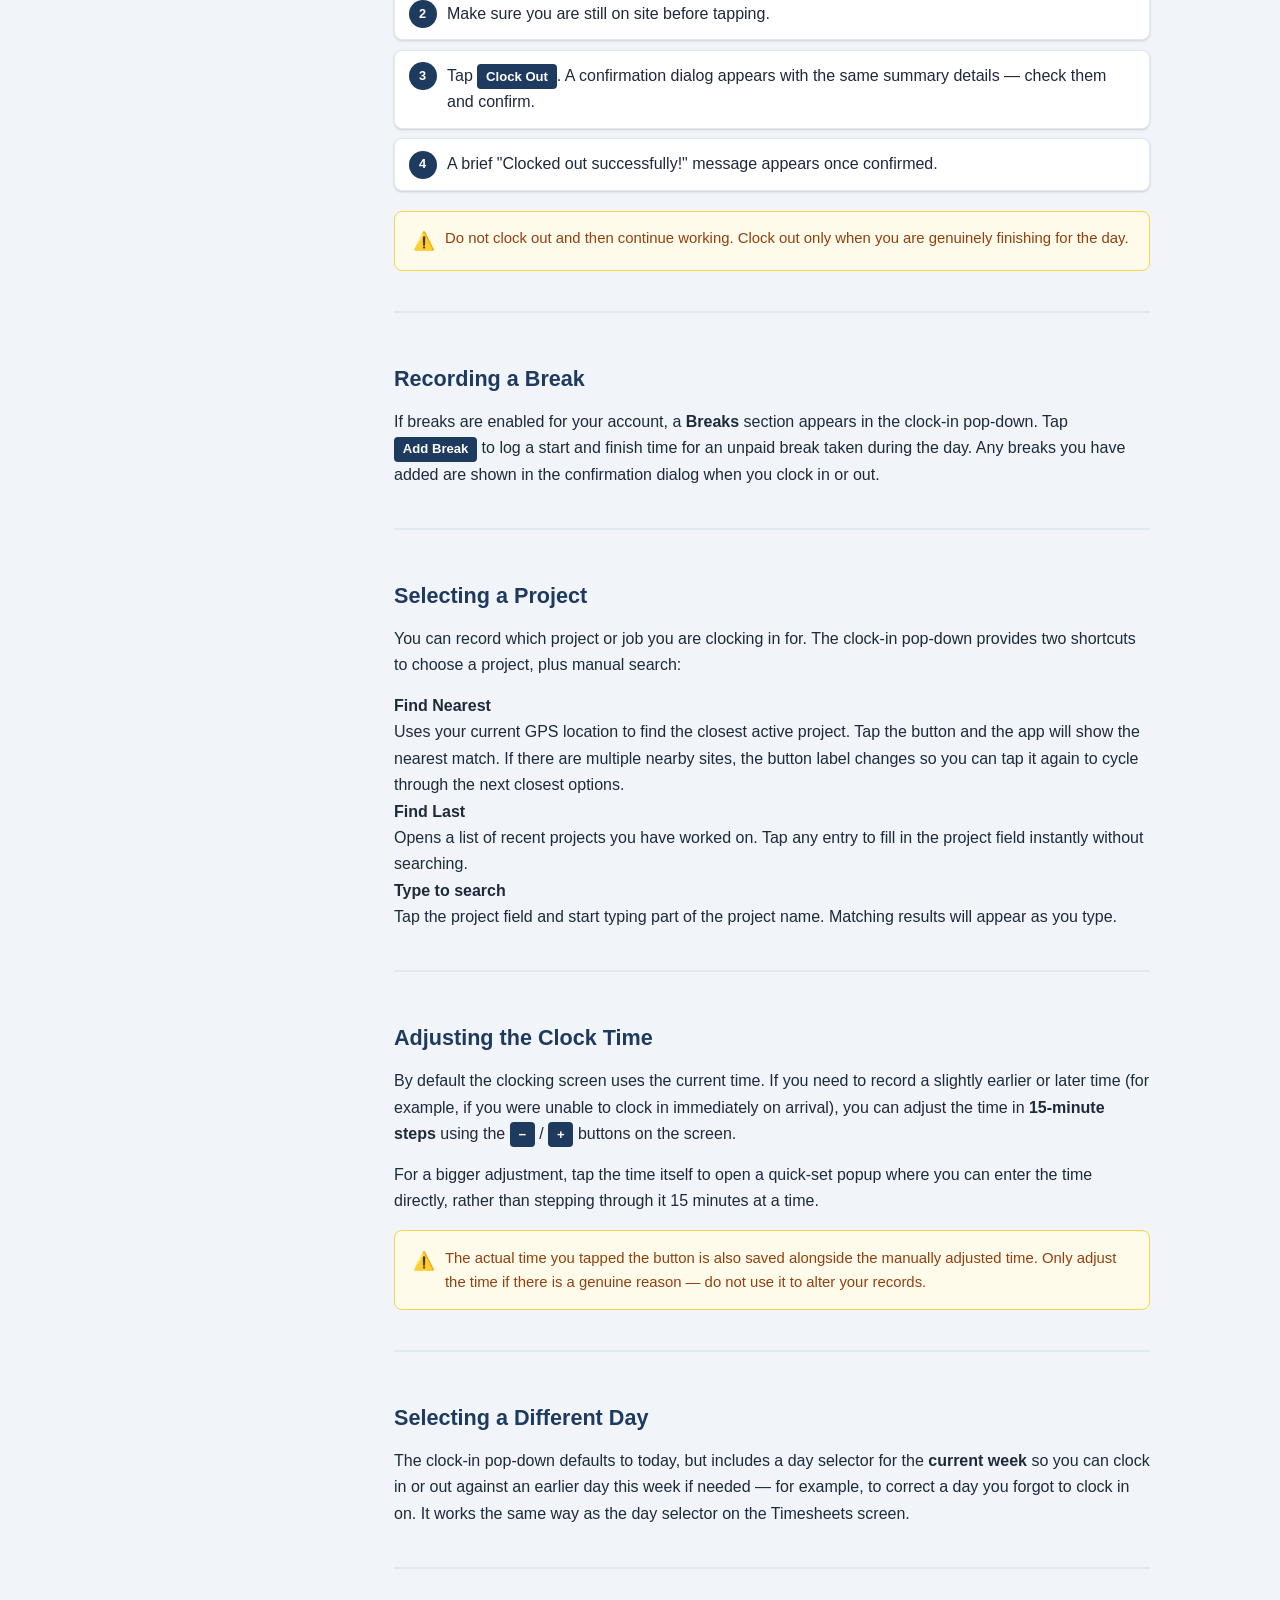
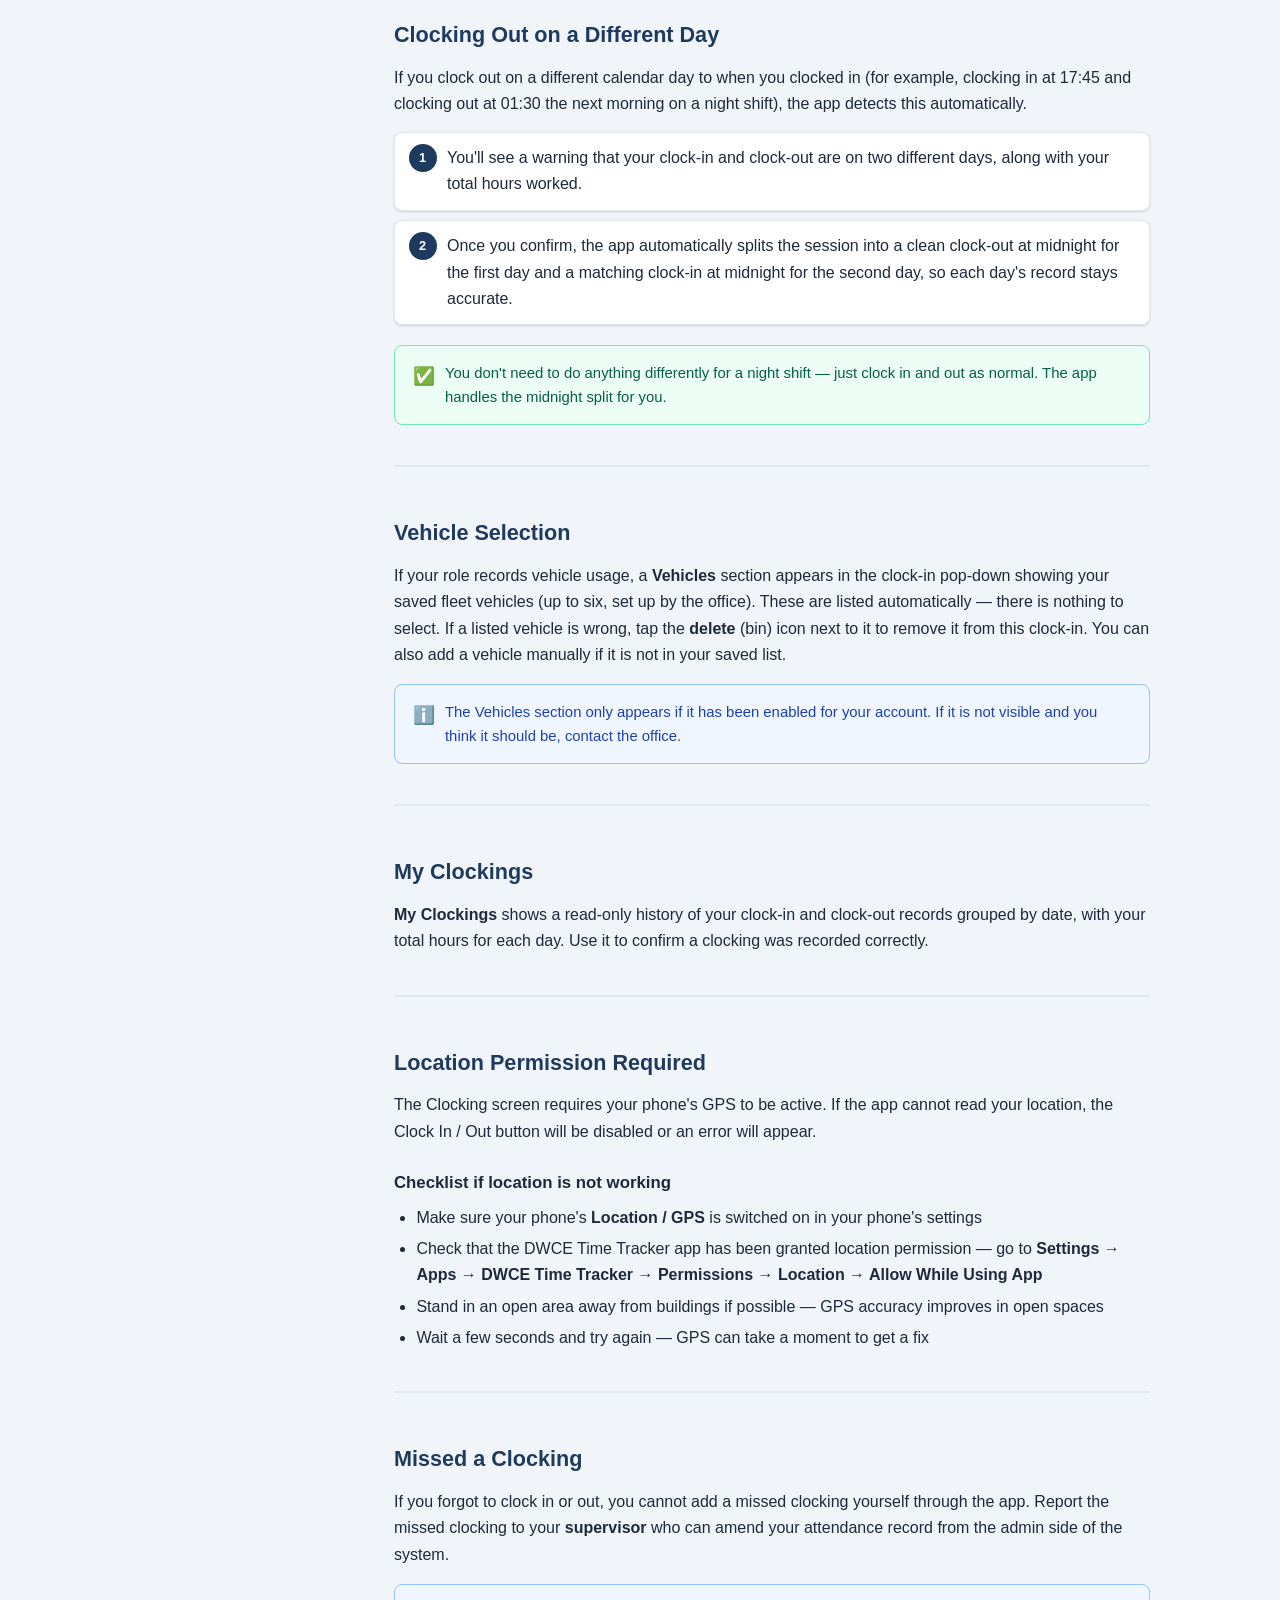
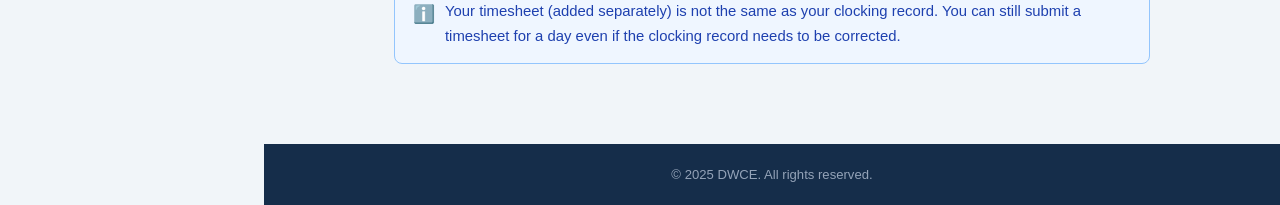
==== commit e61fa62b: "Add 13 August 2026 update: Multiple User timesheets, dashboard editing, cross-midnight clocking, tab" ====
--- a/clocking.html
+++ b/clocking.html
@@ -57,6 +57,8 @@
         <li><a href="#breaks">Recording a Break</a></li>
         <li><a href="#project-selection">Selecting a Project</a></li>
         <li><a href="#adjusting-time">Adjusting the Clock Time</a></li>
+        <li><a href="#day-selection">Selecting a Different Day</a></li>
+        <li><a href="#crossing-midnight">Clocking Out on a Different Day</a></li>
         <li><a href="#vehicle-selection">Vehicle Selection</a></li>
         <li><a href="#clock-history">My Clockings</a></li>
         <li><a href="#location-required">Location Permission Required</a></li>
@@ -143,13 +145,53 @@
     <p>
       By default the clocking screen uses the current time. If you need to record a slightly
       earlier or later time (for example, if you were unable to clock in immediately on arrival),
-      you can adjust the time in <strong>15-minute steps</strong> using the time selector on the screen.
+      you can adjust the time in <strong>15-minute steps</strong> using the
+      <span class="btn-label">−</span> / <span class="btn-label">+</span> buttons on the screen.
+    </p>
+    <p>
+      For a bigger adjustment, tap the time itself to open a quick-set popup where you can enter
+      the time directly, rather than stepping through it 15 minutes at a time.
     </p>
 
     <div class="warning">
       <span class="callout-icon">⚠️</span>
       <div class="callout-body">
         <p>The actual time you tapped the button is also saved alongside the manually adjusted time. Only adjust the time if there is a genuine reason — do not use it to alter your records.</p>
+      </div>
+    </div>
+
+    <hr class="section-divider">
+
+    <!-- ── DAY SELECTION ─────────────────────────────────────────────── -->
+    <h2 id="day-selection">Selecting a Different Day</h2>
+
+    <p>
+      The clock-in pop-down defaults to today, but includes a day selector for the
+      <strong>current week</strong> so you can clock in or out against an earlier day this week if
+      needed — for example, to correct a day you forgot to clock in on. It works the same way as
+      the day selector on the Timesheets screen.
+    </p>
+
+    <hr class="section-divider">
+
+    <!-- ── CROSSING MIDNIGHT ─────────────────────────────────────────── -->
+    <h2 id="crossing-midnight">Clocking Out on a Different Day</h2>
+
+    <p>
+      If you clock out on a different calendar day to when you clocked in (for example, clocking
+      in at 17:45 and clocking out at 01:30 the next morning on a night shift), the app detects
+      this automatically.
+    </p>
+
+    <ol class="steps">
+      <li>You'll see a warning that your clock-in and clock-out are on two different days, along with your total hours worked.</li>
+      <li>Once you confirm, the app automatically splits the session into a clean clock-out at midnight for the first day and a matching clock-in at midnight for the second day, so each day's record stays accurate.</li>
+    </ol>
+
+    <div class="tip">
+      <span class="callout-icon">✅</span>
+      <div class="callout-body">
+        <p>You don't need to do anything differently for a night shift — just clock in and out as normal. The app handles the midnight split for you.</p>
       </div>
     </div>
 
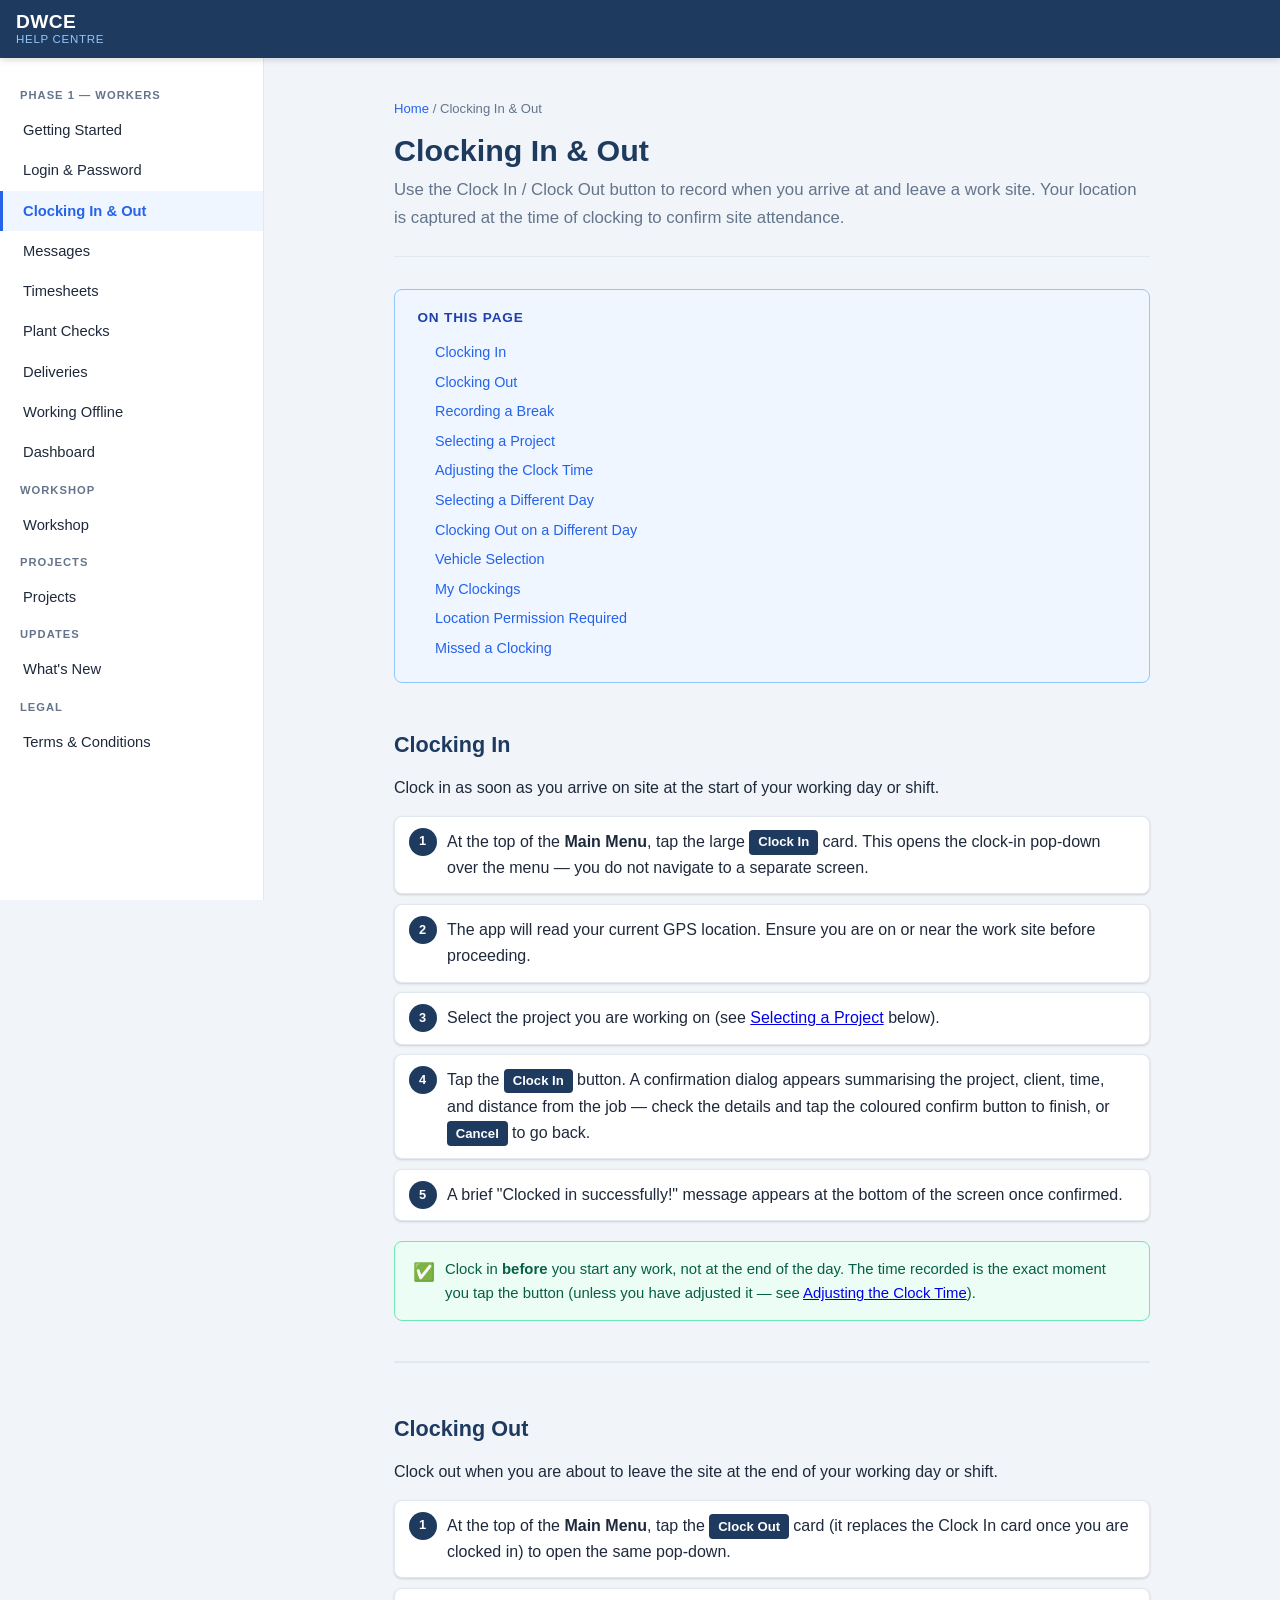
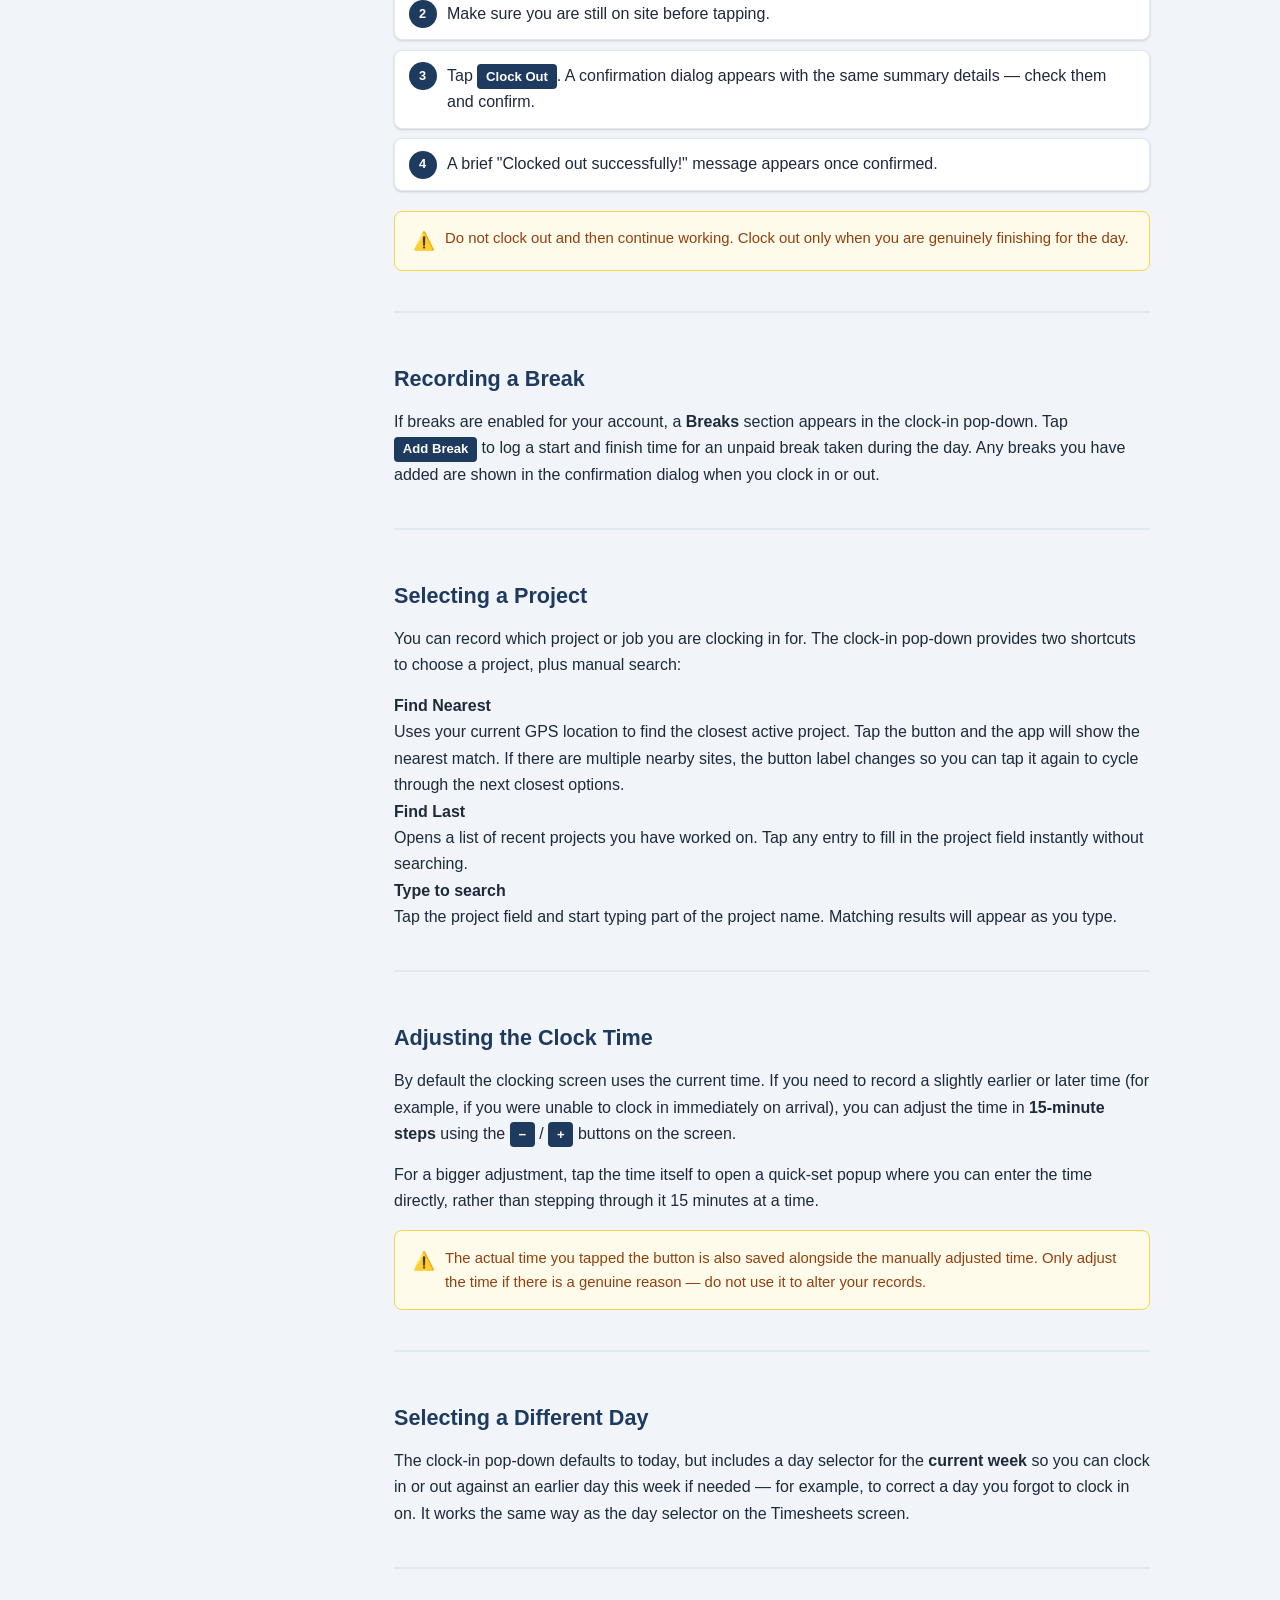
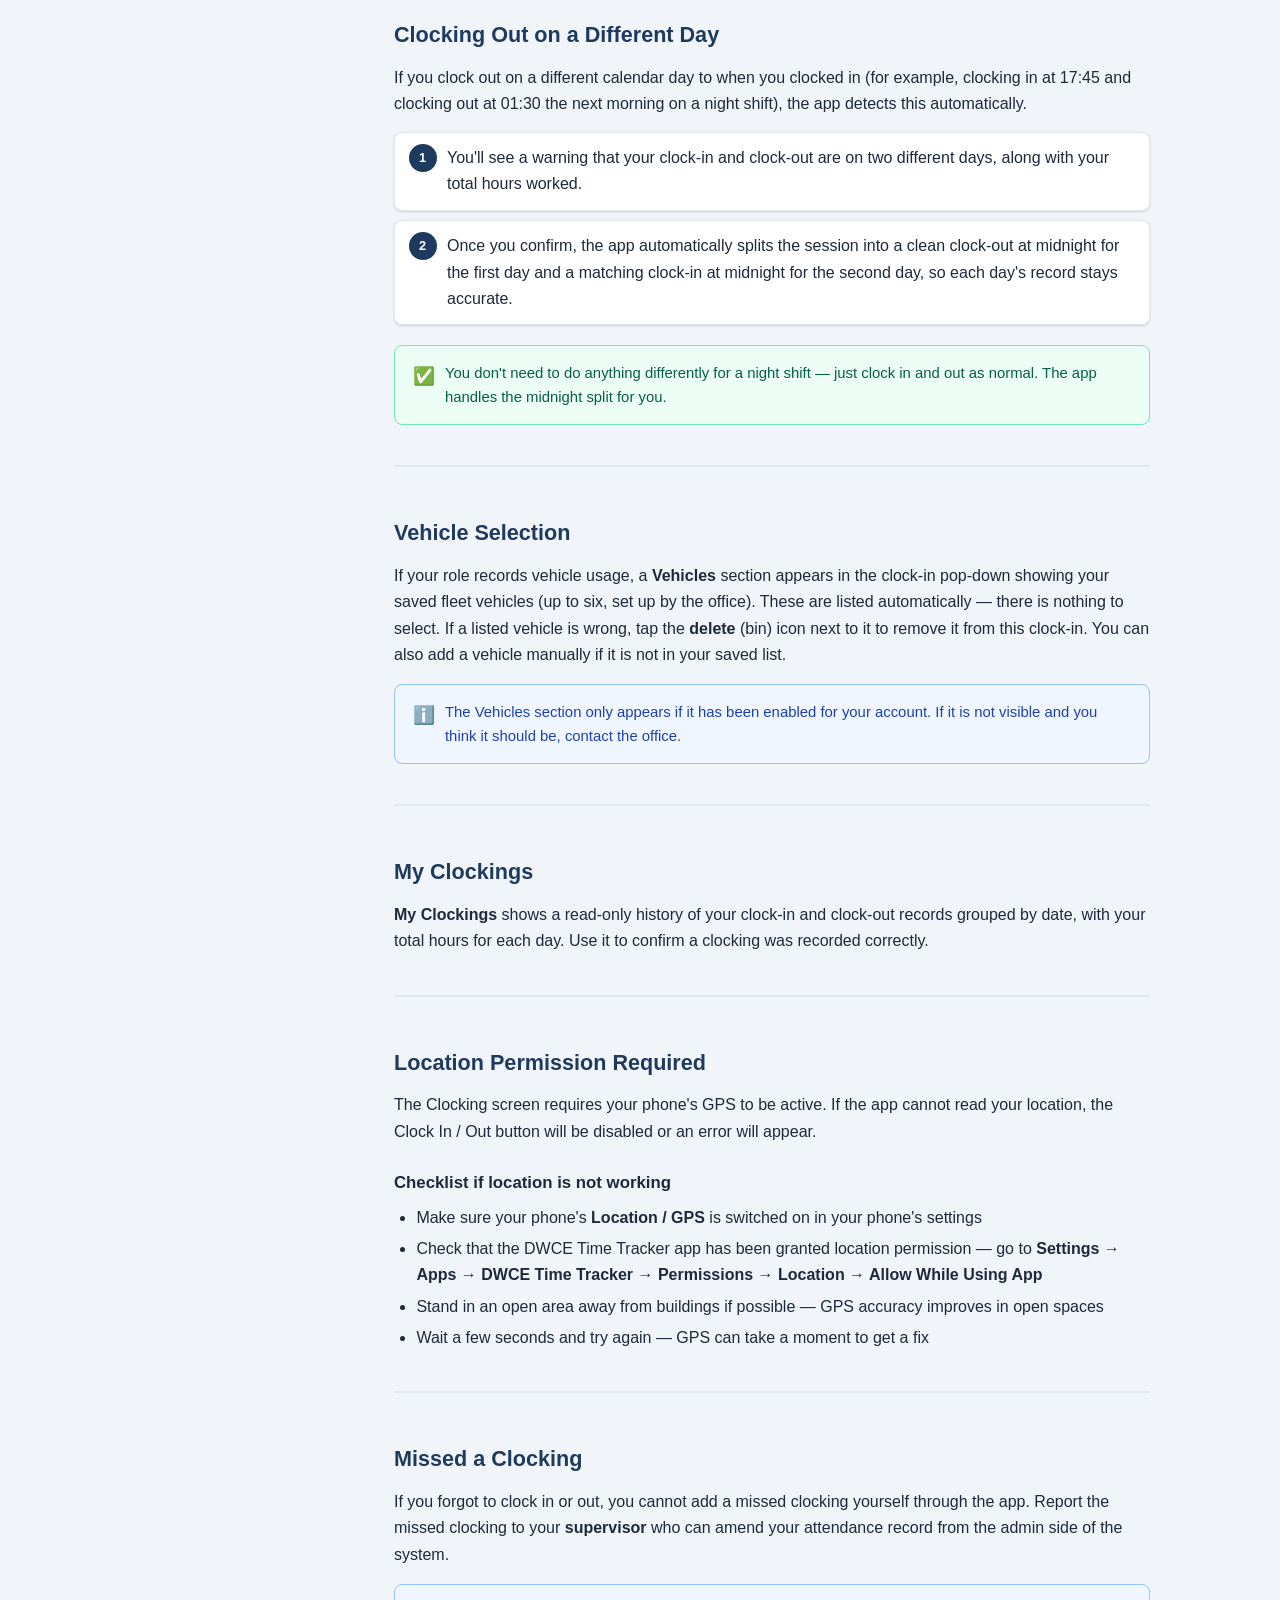
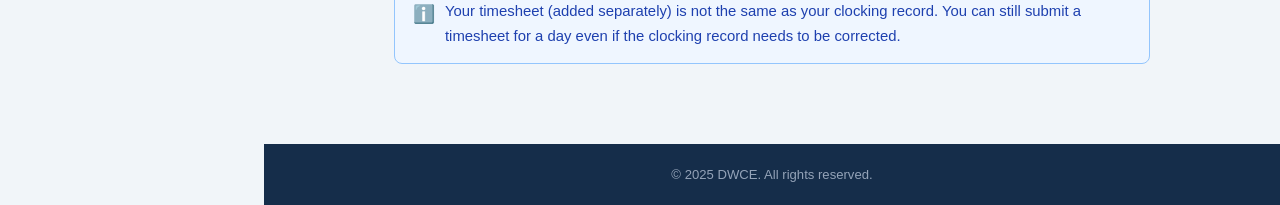
==== commit db09ac37: "Add Working Offline help page; What's New entries for Close App button, permission fixes, and Flutte" ====
--- a/clocking.html
+++ b/clocking.html
@@ -31,6 +31,7 @@
   <a href="timesheets.html"      class="nav-link">Timesheets</a>
   <a href="plant-checks.html"    class="nav-link">Plant Checks</a>
   <a href="deliveries.html"      class="nav-link">Deliveries</a>
+  <a href="offline.html"         class="nav-link">Working Offline</a>
   <a href="dashboard.html"       class="nav-link">Dashboard</a>
   <div class="nav-label">Workshop</div>
   <a href="workshop.html"        class="nav-link">Workshop</a>
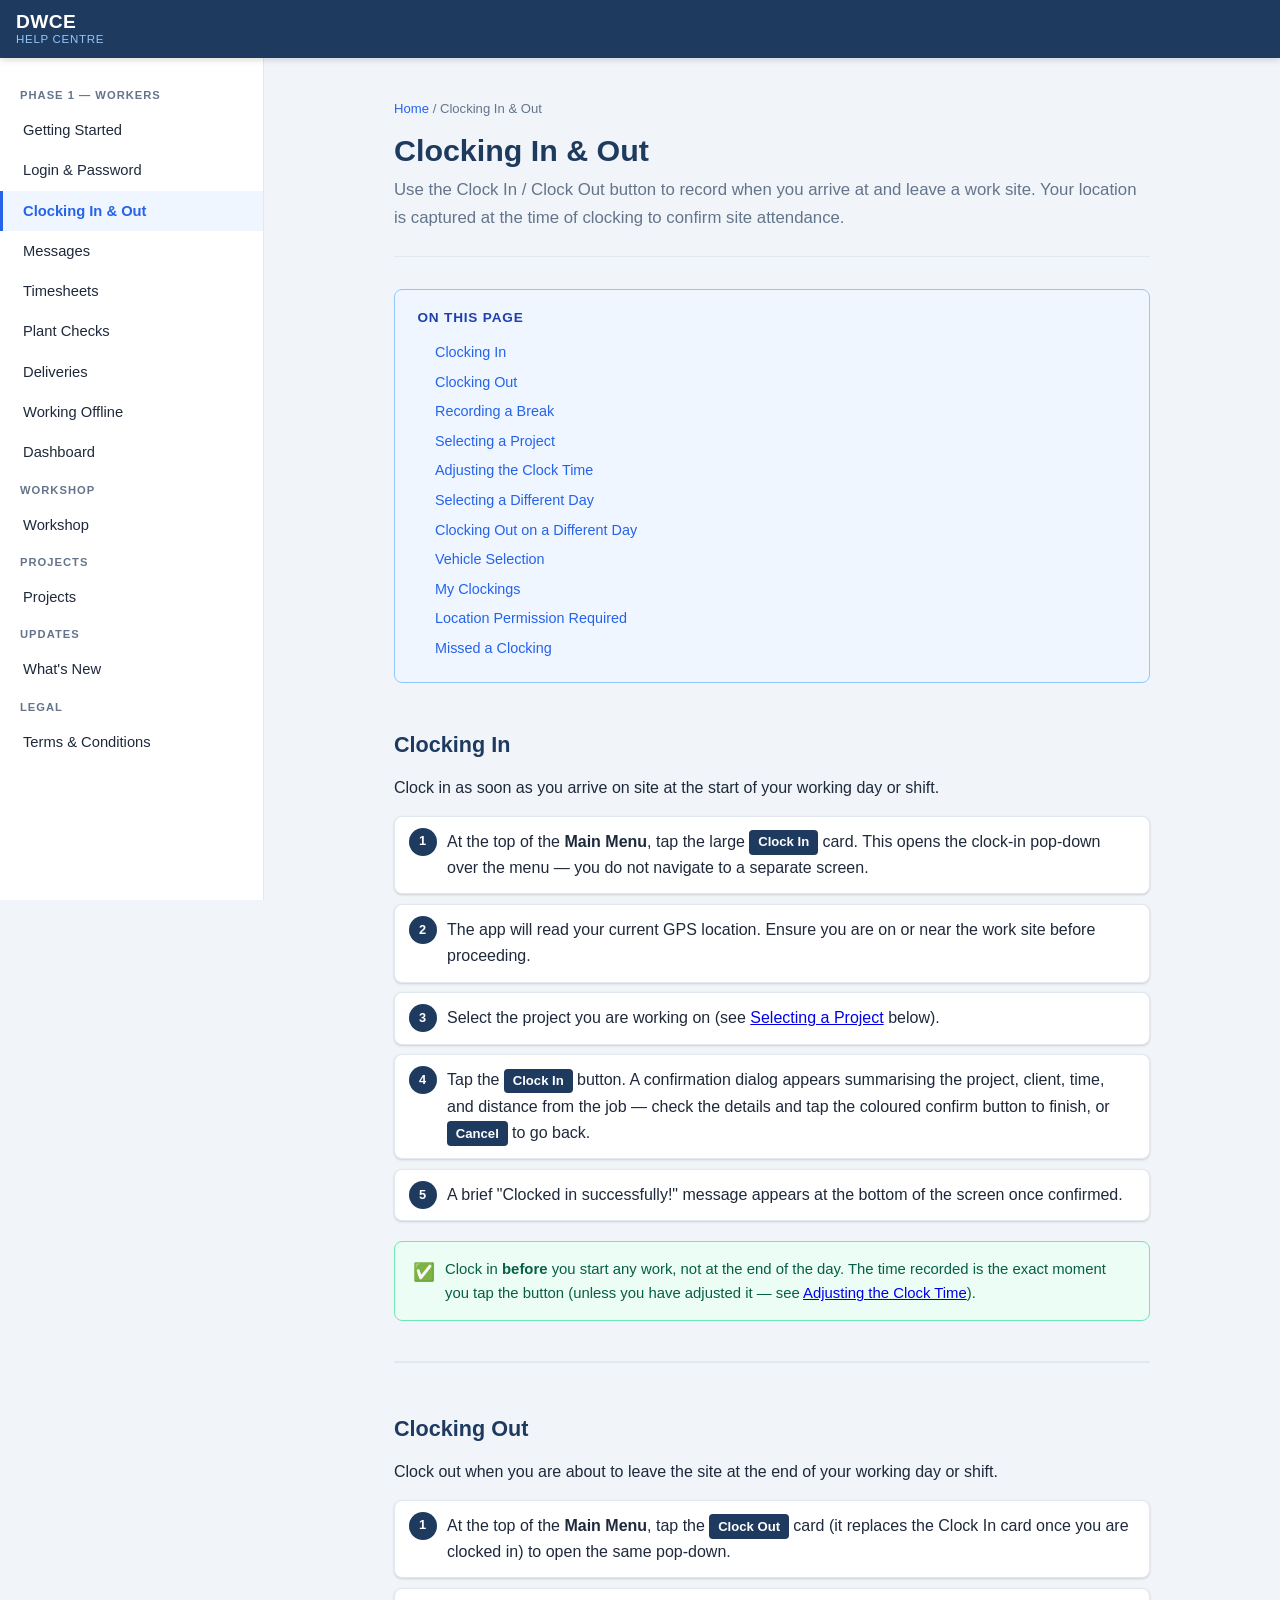
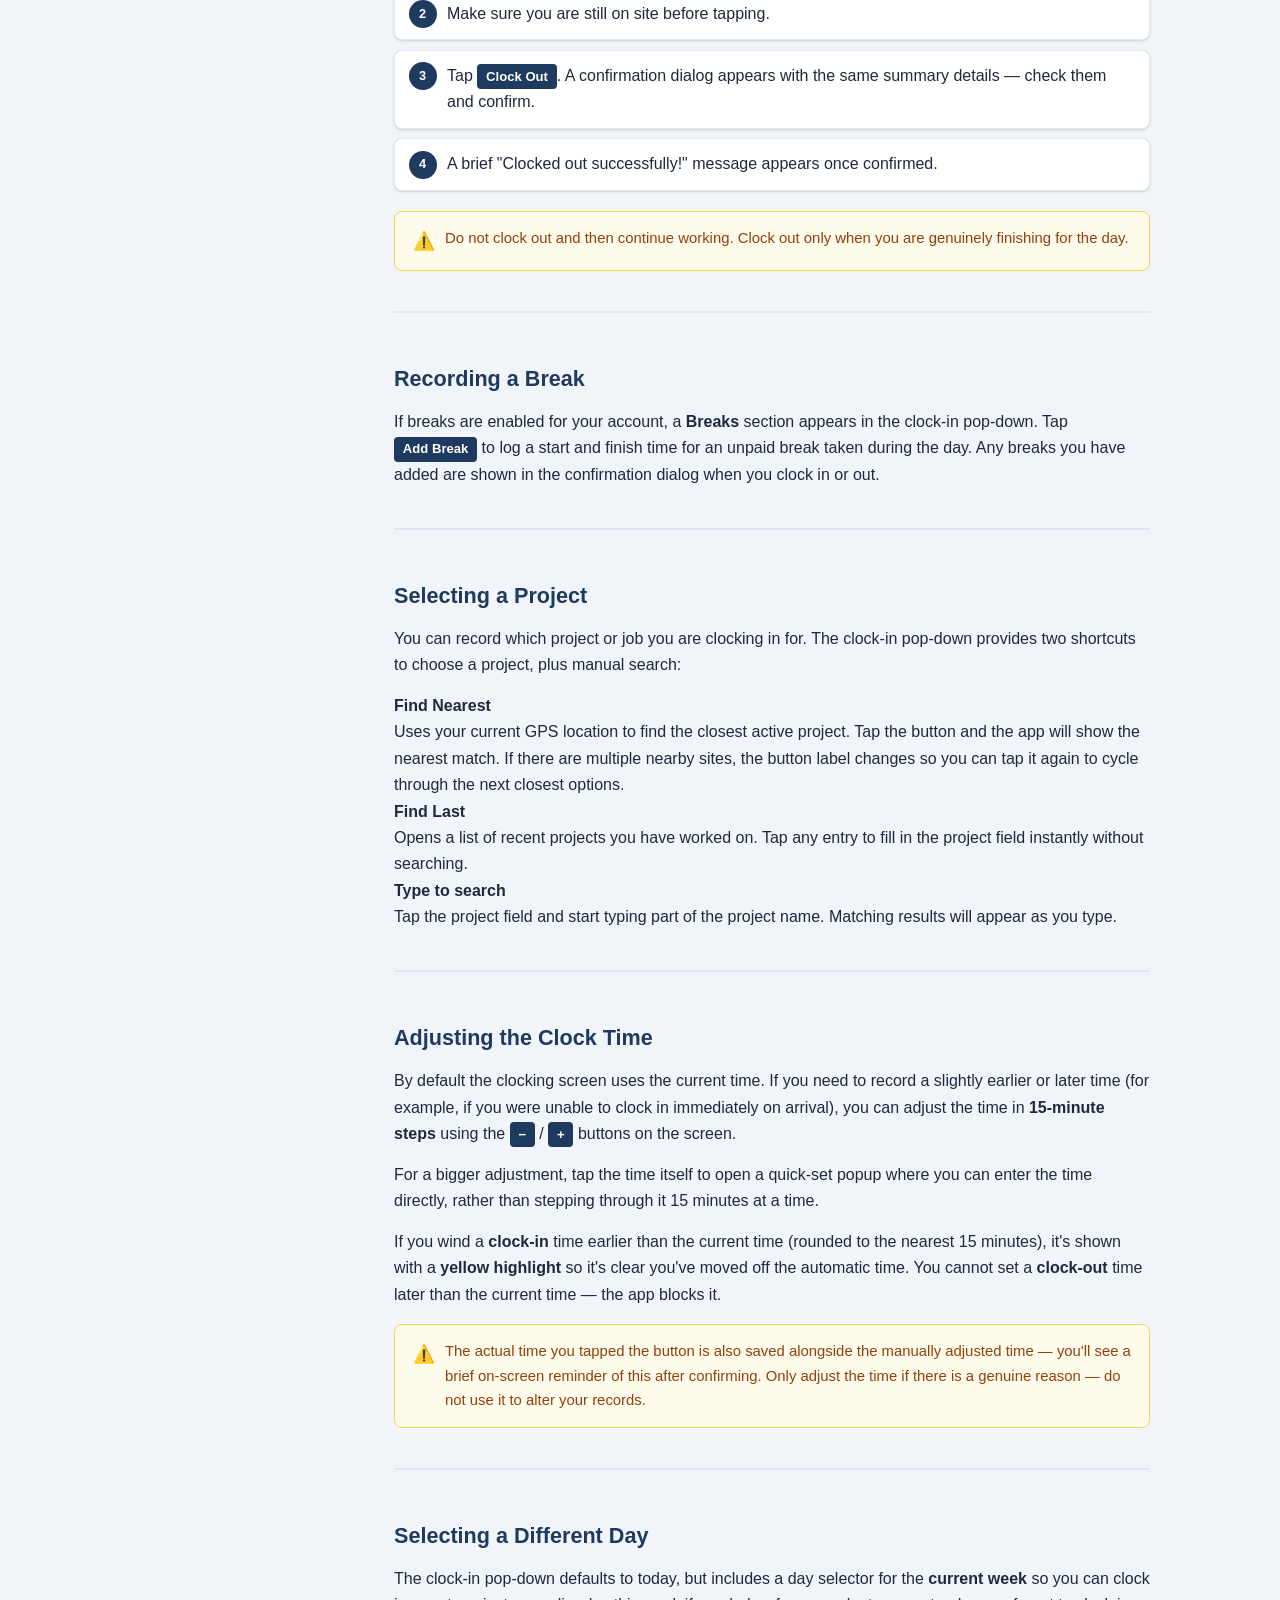
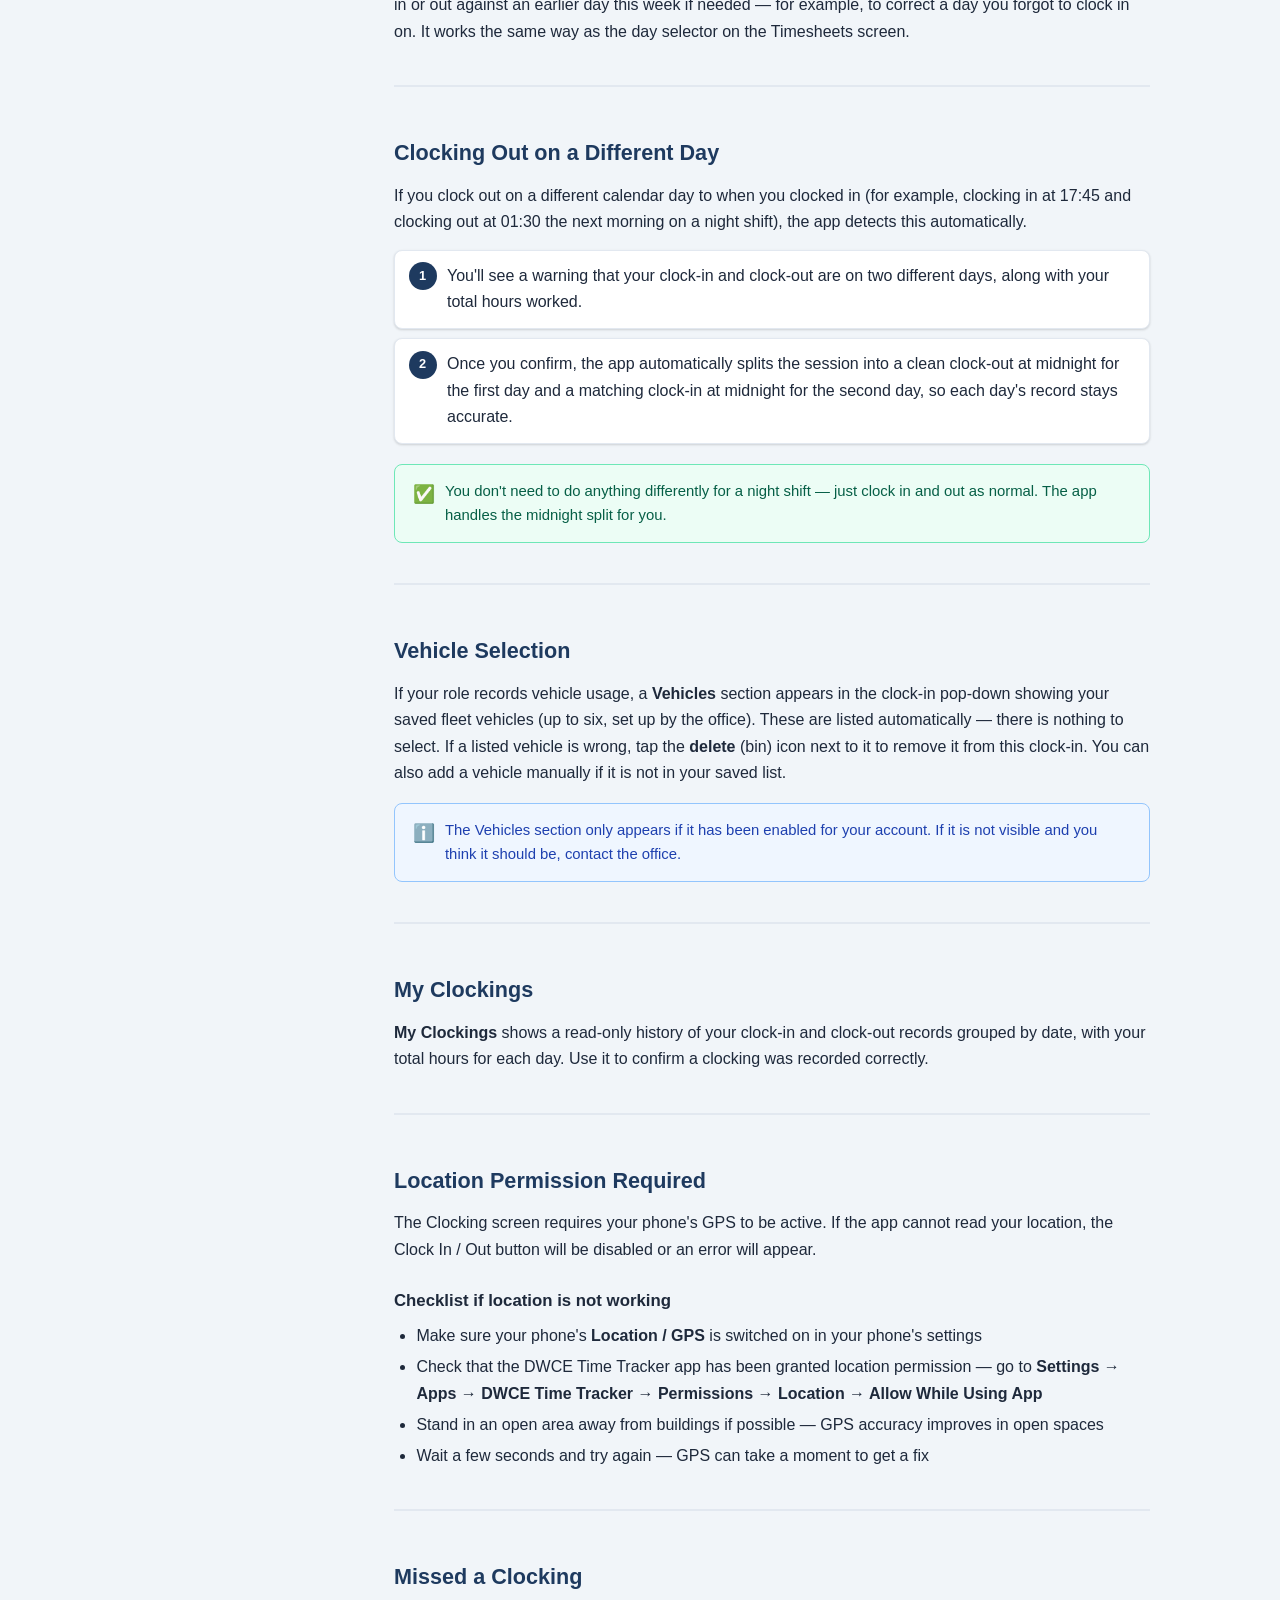
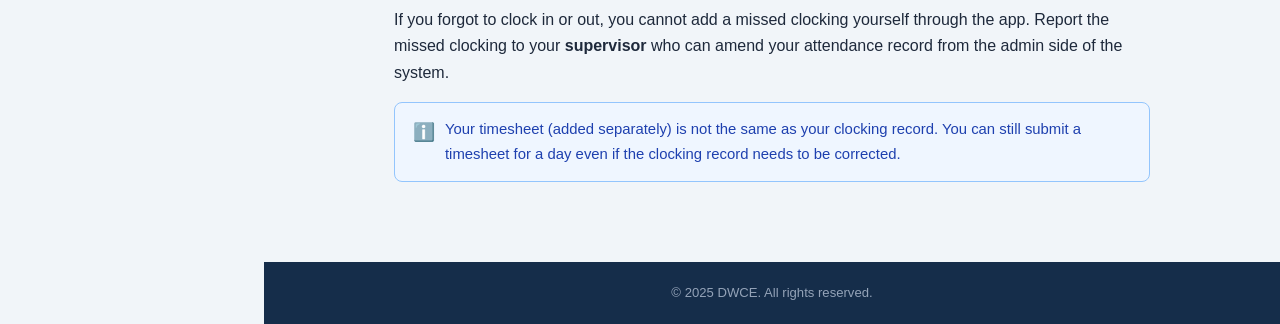
==== commit 3a5c2bff: "Document 25-31 August app updates: Time Off Add Entry/work-back, Quick Clock In time guards, offline" ====
--- a/clocking.html
+++ b/clocking.html
@@ -154,10 +154,17 @@
       the time directly, rather than stepping through it 15 minutes at a time.
     </p>
 
+    <p>
+      If you wind a <strong>clock-in</strong> time earlier than the current time (rounded to the
+      nearest 15 minutes), it's shown with a <strong>yellow highlight</strong> so it's clear you've
+      moved off the automatic time. You cannot set a <strong>clock-out</strong> time later than the
+      current time — the app blocks it.
+    </p>
+
     <div class="warning">
       <span class="callout-icon">⚠️</span>
       <div class="callout-body">
-        <p>The actual time you tapped the button is also saved alongside the manually adjusted time. Only adjust the time if there is a genuine reason — do not use it to alter your records.</p>
+        <p>The actual time you tapped the button is also saved alongside the manually adjusted time — you'll see a brief on-screen reminder of this after confirming. Only adjust the time if there is a genuine reason — do not use it to alter your records.</p>
       </div>
     </div>
 
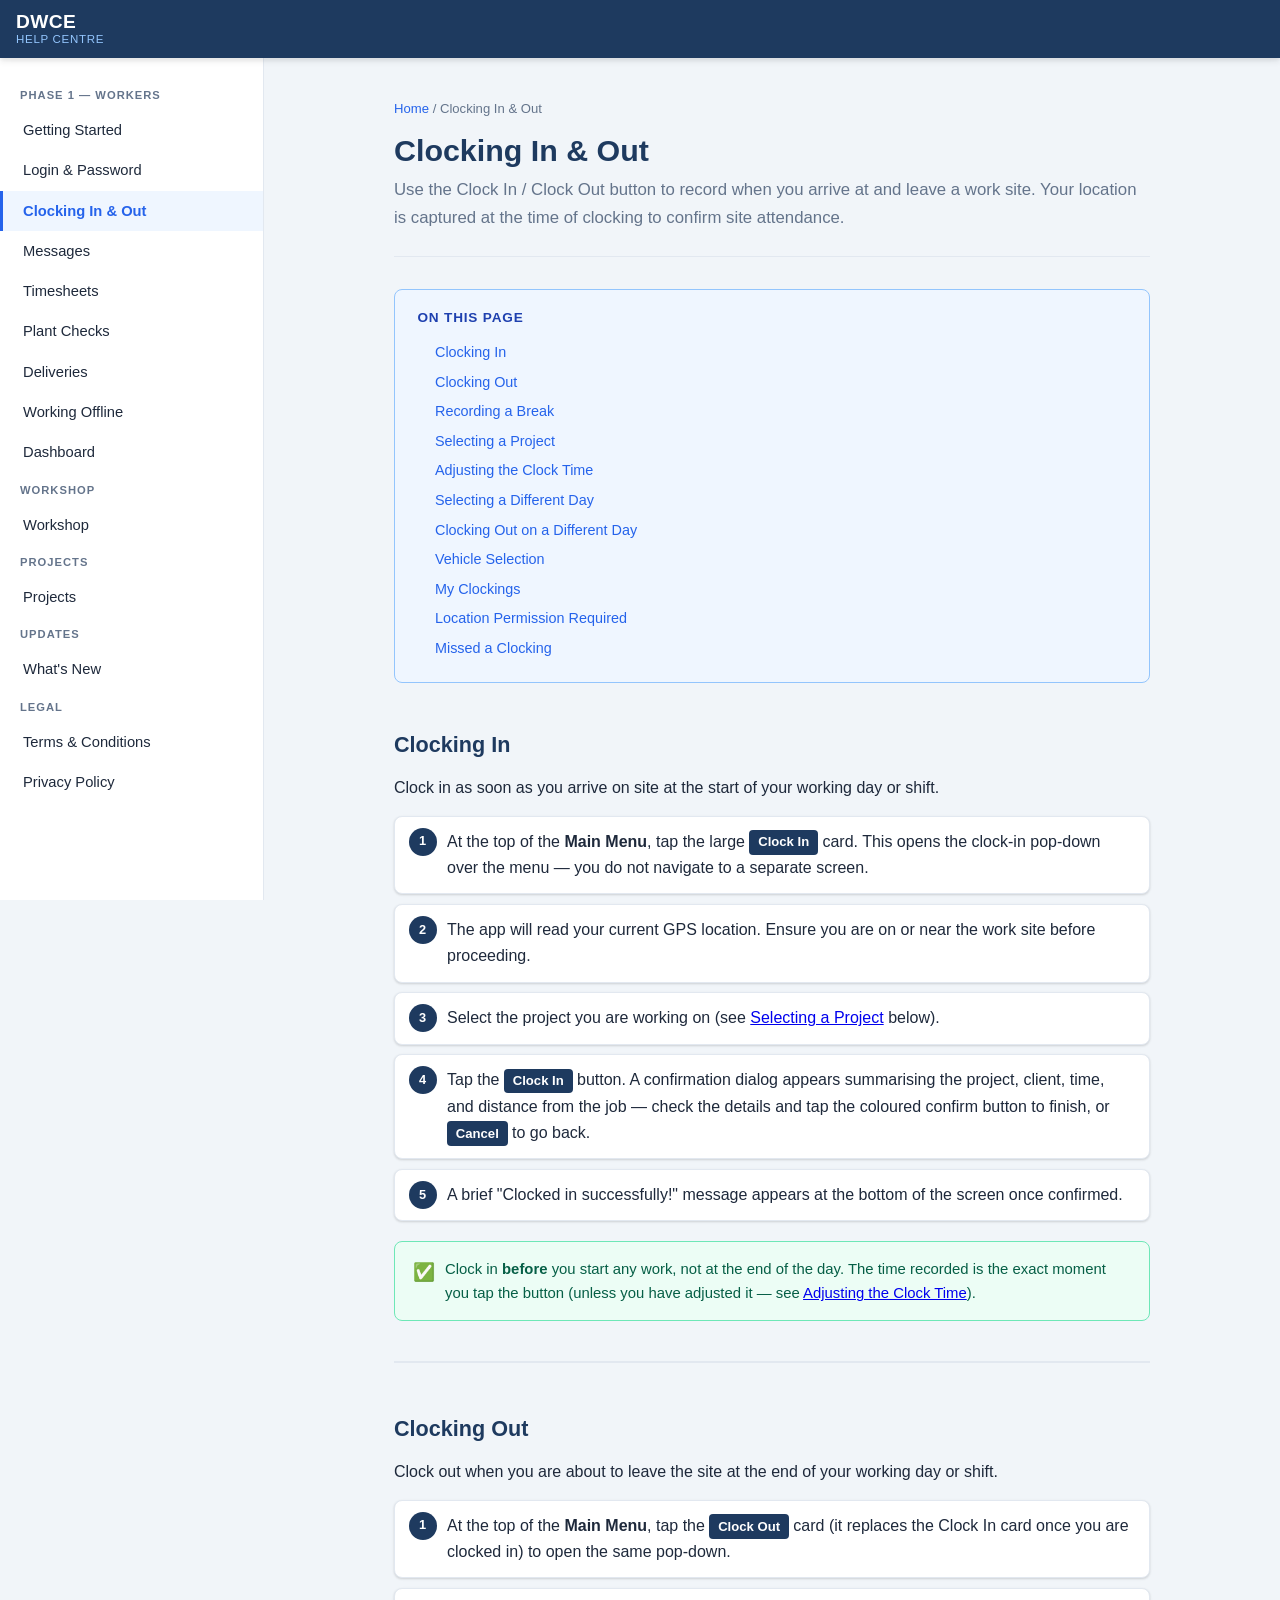
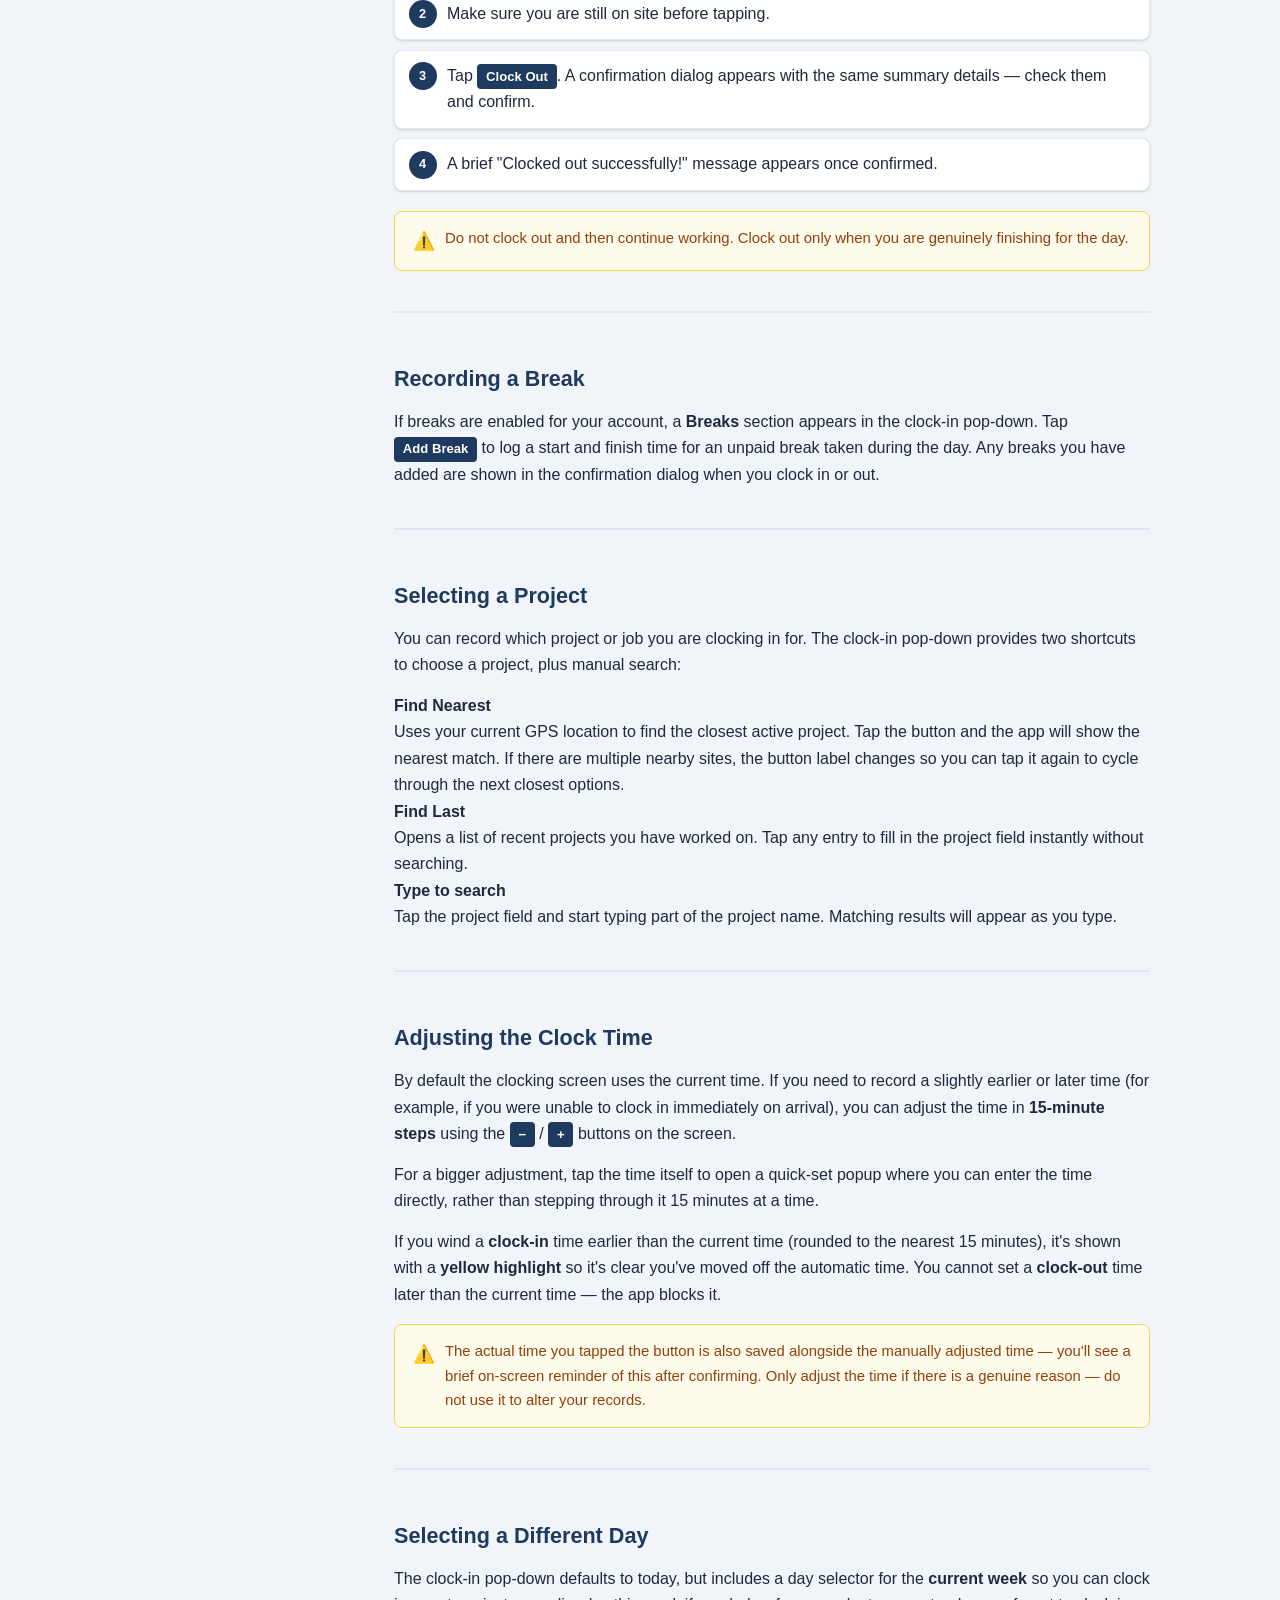
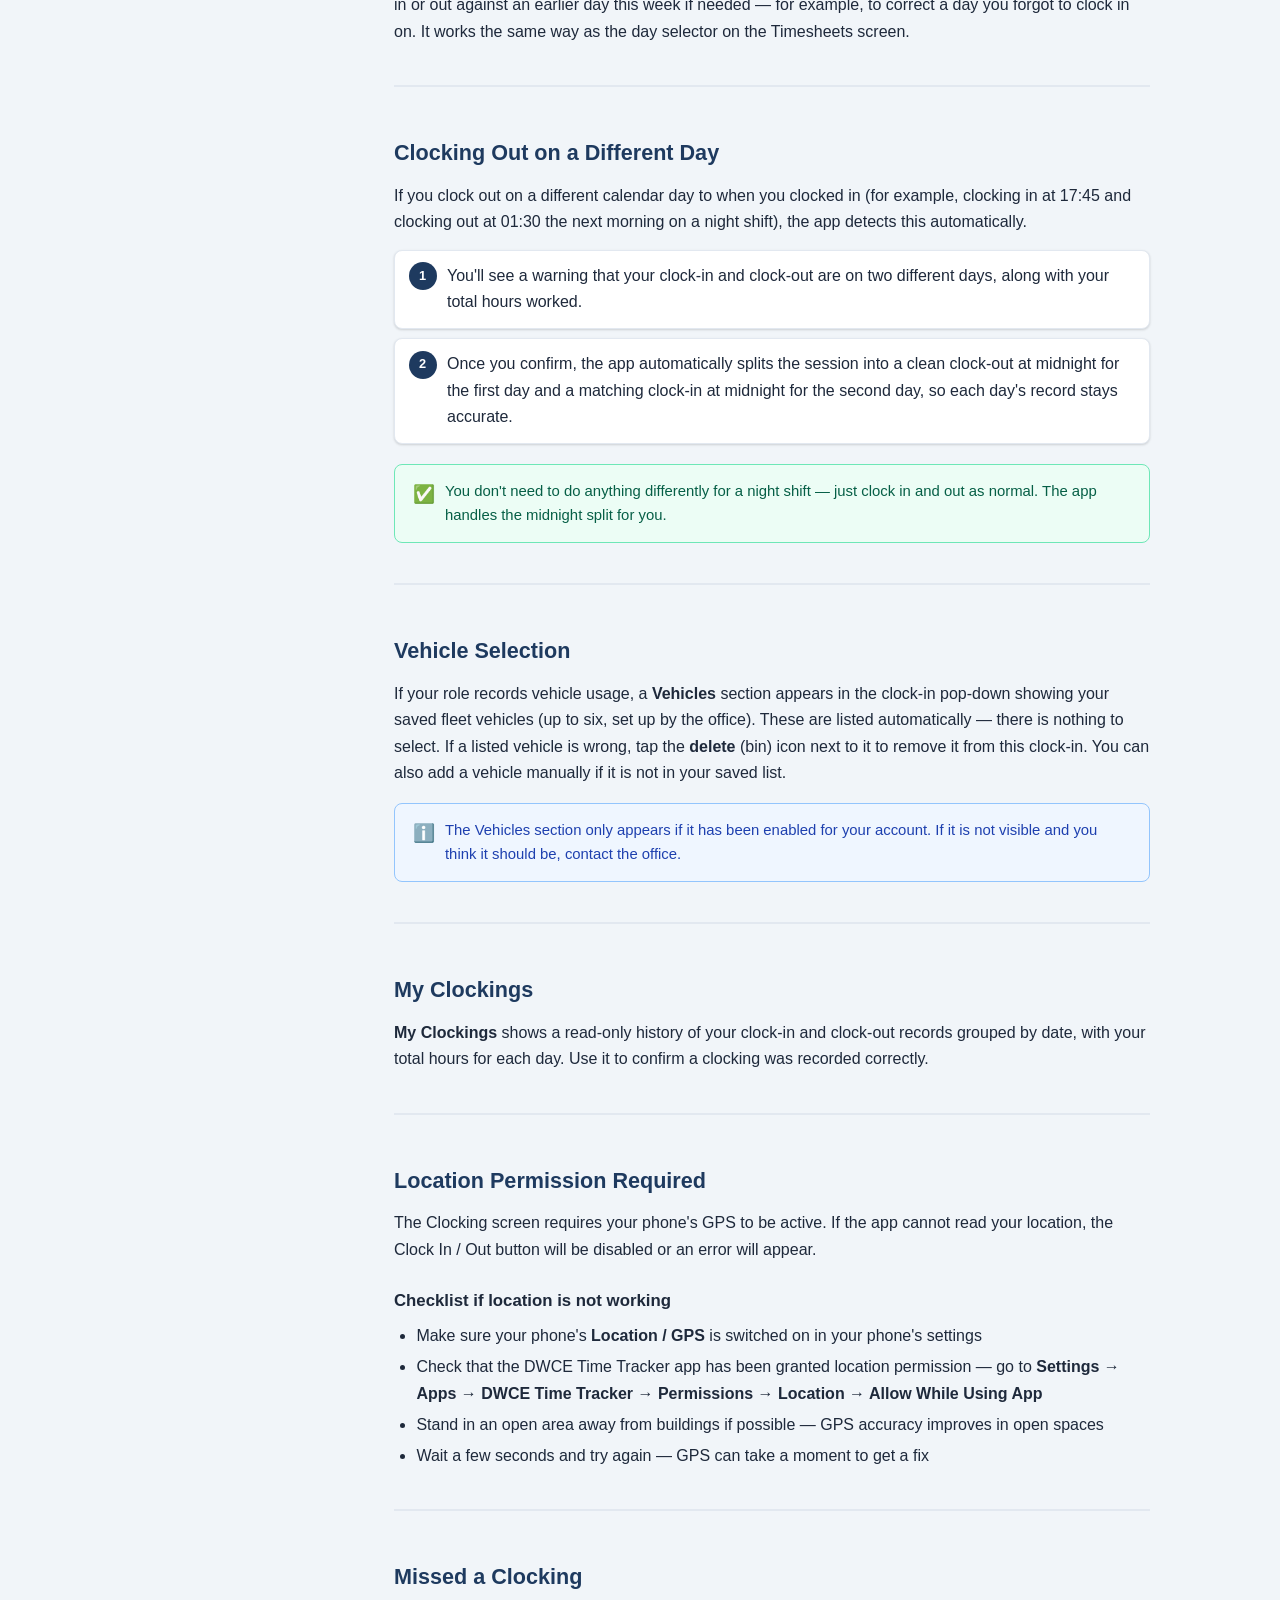
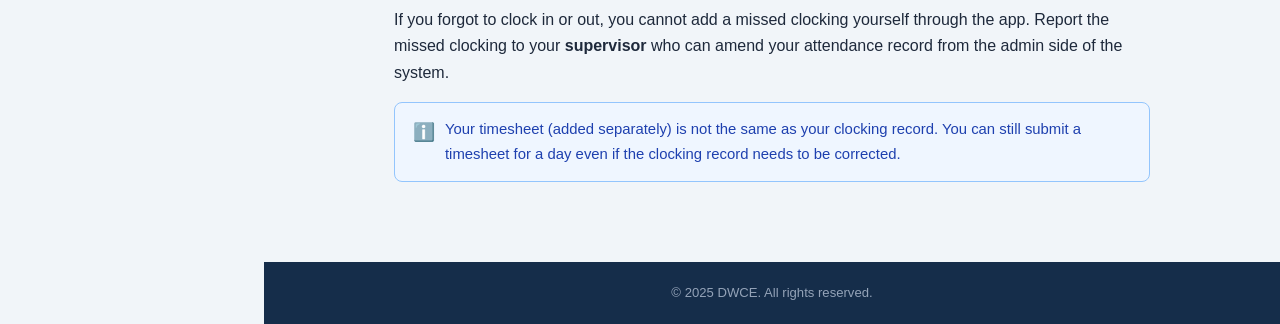
==== commit 69de7d92: "Add dedicated Privacy Policy page for Google Play submission Consolidates the GPS App-vs-Web disclos" ====
--- a/clocking.html
+++ b/clocking.html
@@ -41,6 +41,7 @@
   <a href="whats-new.html"       class="nav-link">What's New</a>
   <div class="nav-label">Legal</div>
   <a href="terms.html"           class="nav-link">Terms &amp; Conditions</a>
+  <a href="privacy.html"         class="nav-link">Privacy Policy</a>
 </nav>
 
 <main class="content">
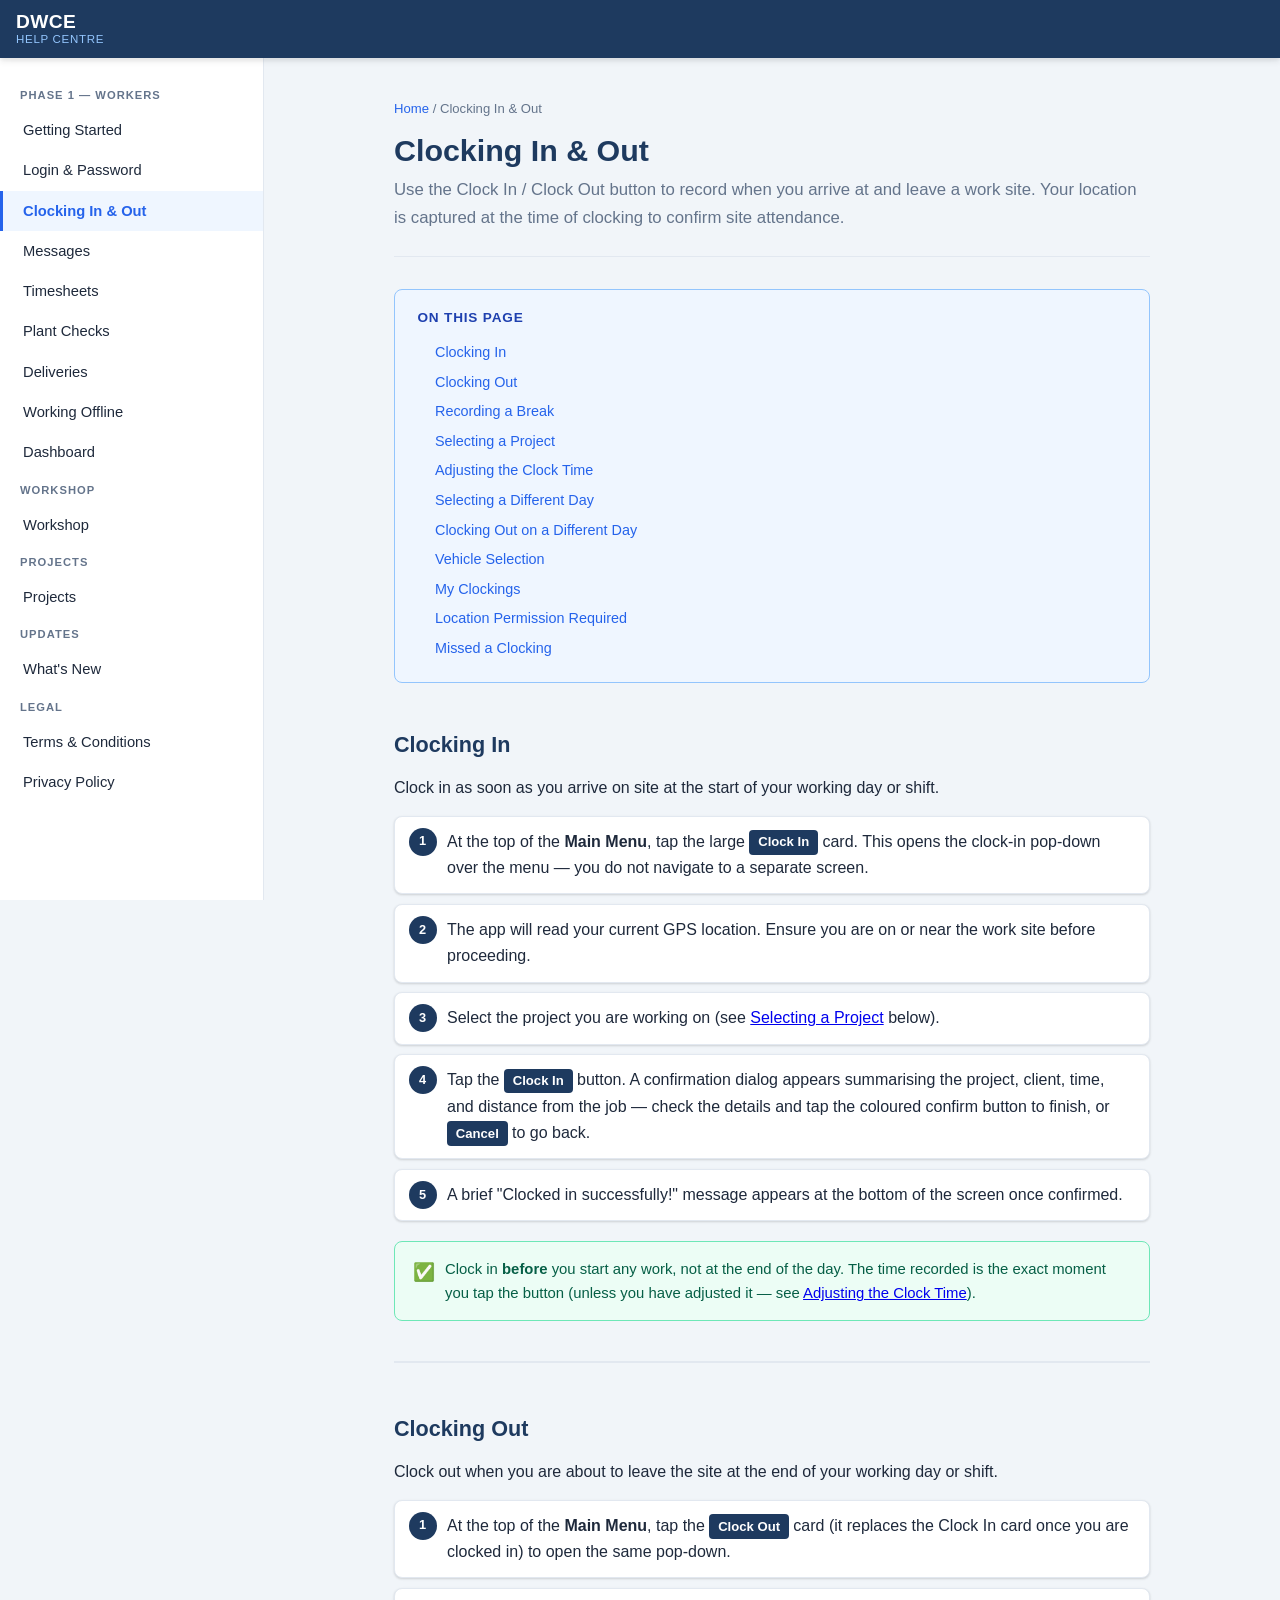
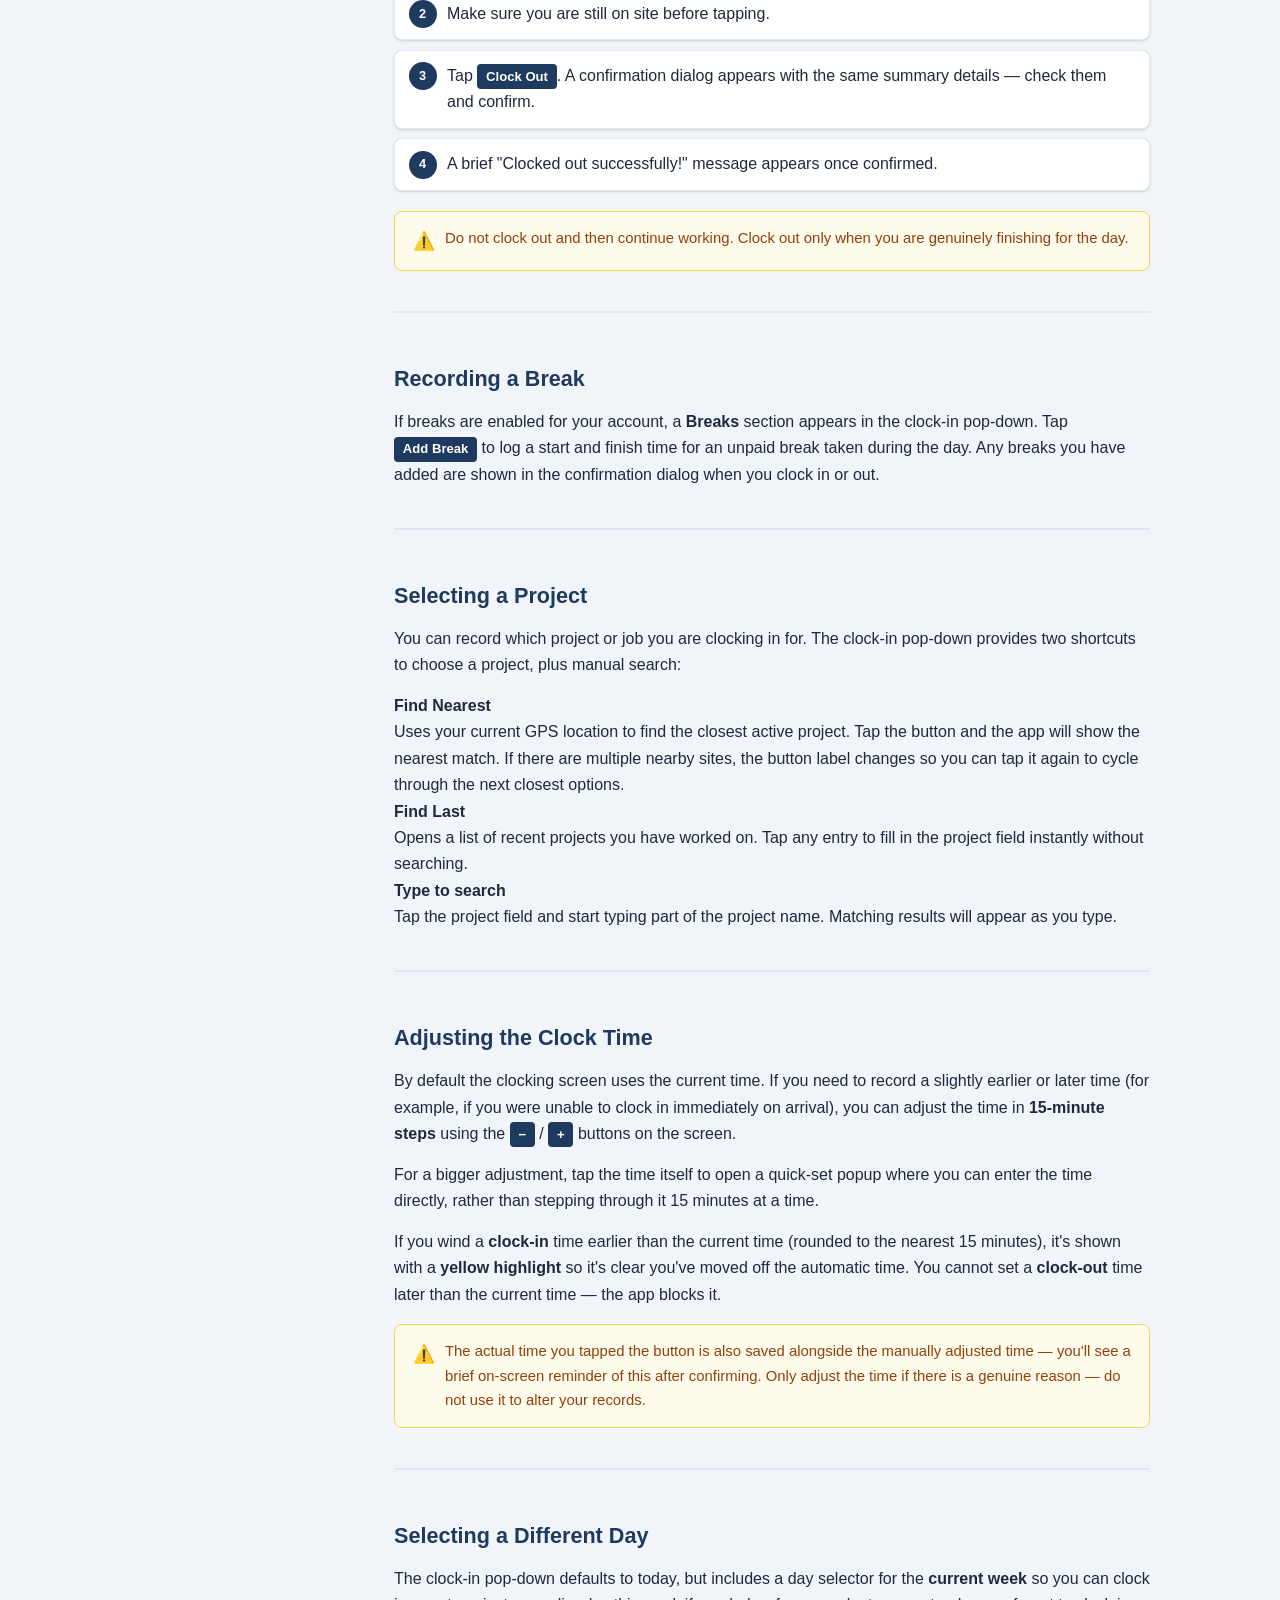
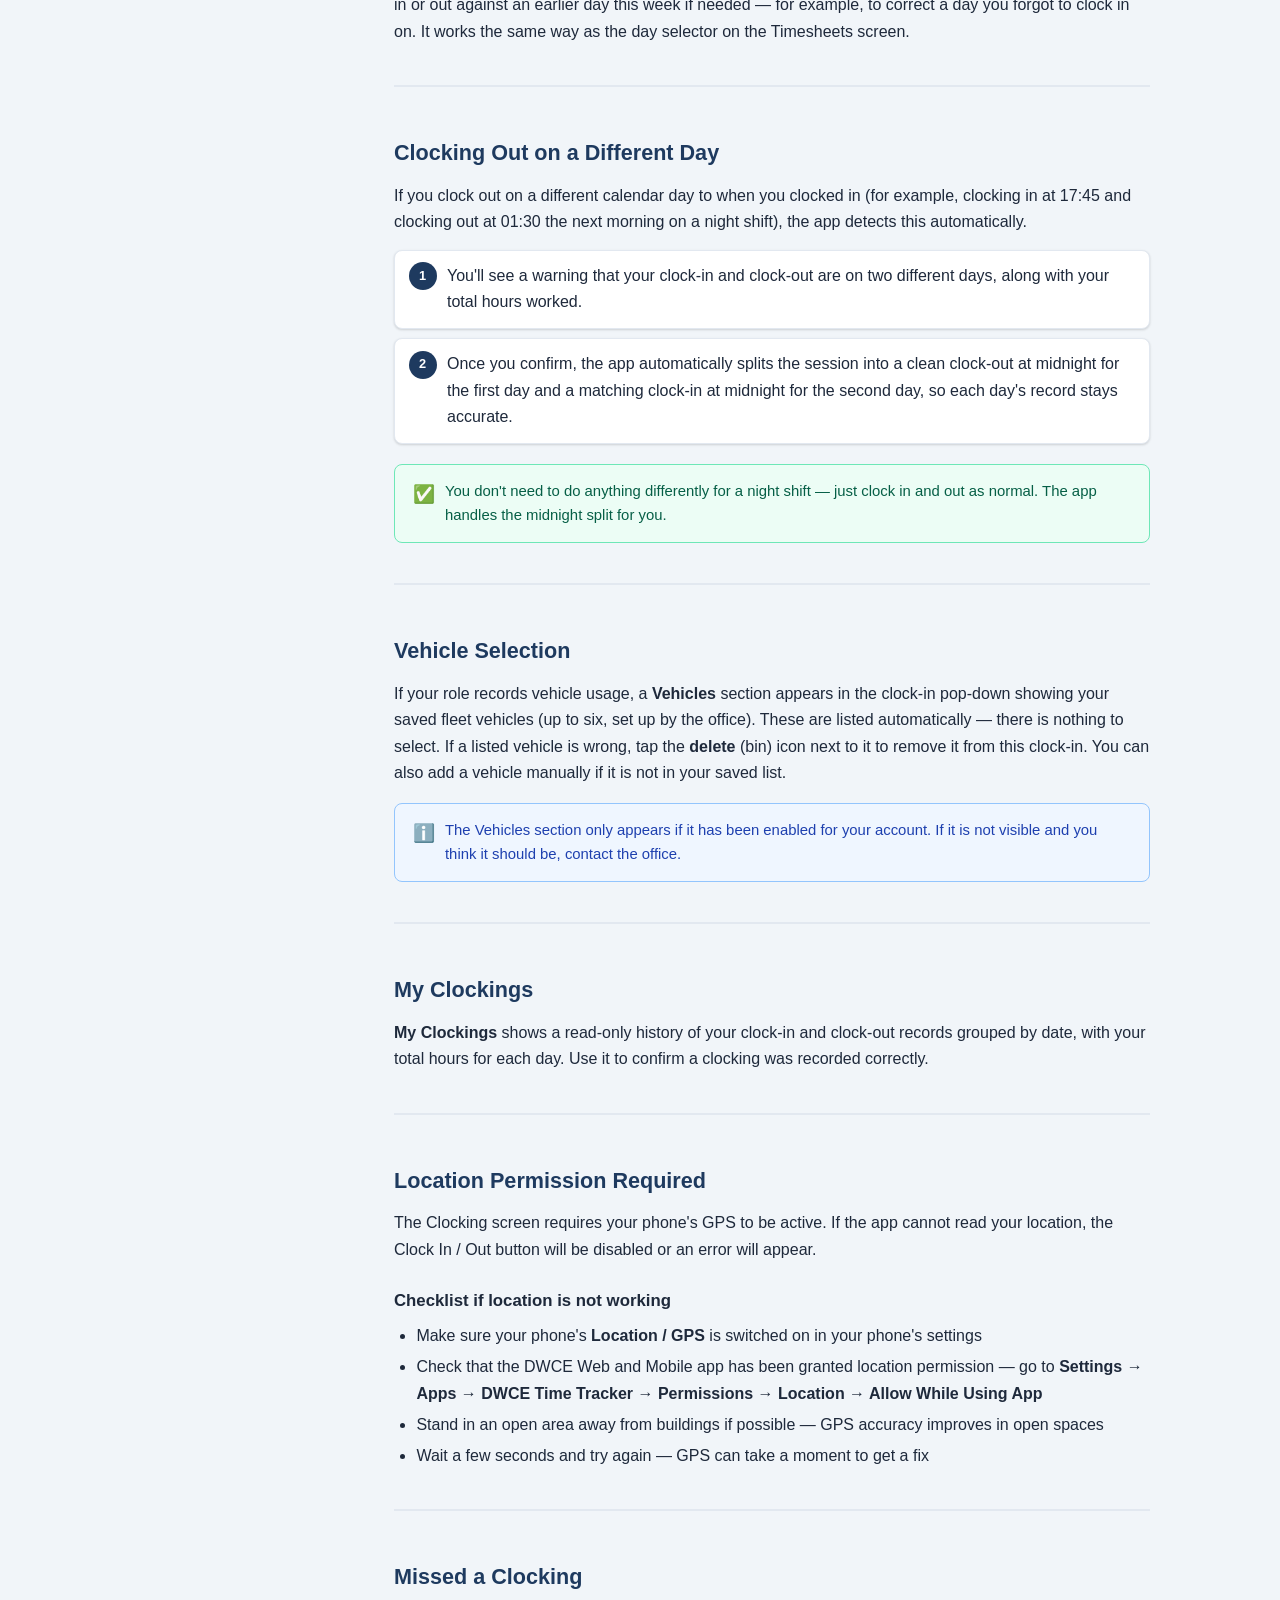
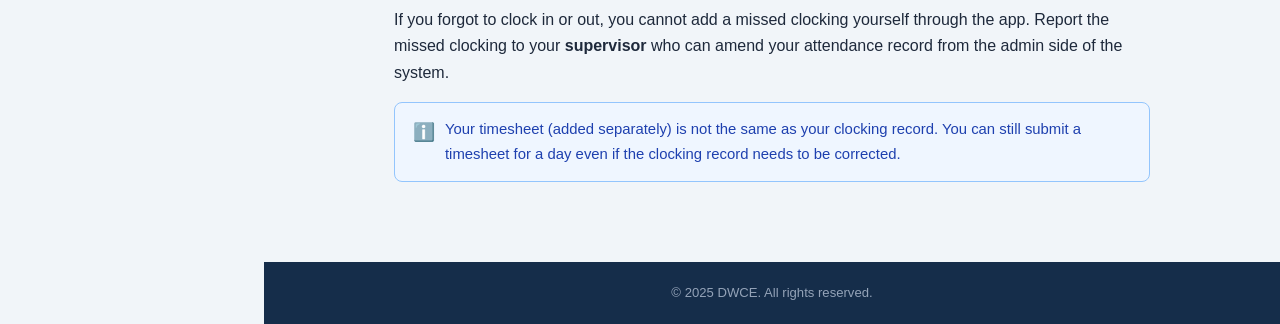
==== commit 2463d239: "Rename DWCE Time Tracker to DWCE Web and Mobile app Co-Authored-By: Claude Sonnet 5.5 <noreply@anthr" ====
--- a/clocking.html
+++ b/clocking.html
@@ -248,7 +248,7 @@
     <h3>Checklist if location is not working</h3>
     <ul>
       <li>Make sure your phone's <strong>Location / GPS</strong> is switched on in your phone's settings</li>
-      <li>Check that the DWCE Time Tracker app has been granted location permission — go to <strong>Settings → Apps → DWCE Time Tracker → Permissions → Location → Allow While Using App</strong></li>
+      <li>Check that the DWCE Web and Mobile app has been granted location permission — go to <strong>Settings → Apps → DWCE Time Tracker → Permissions → Location → Allow While Using App</strong></li>
       <li>Stand in an open area away from buildings if possible — GPS accuracy improves in open spaces</li>
       <li>Wait a few seconds and try again — GPS can take a moment to get a fix</li>
     </ul>
